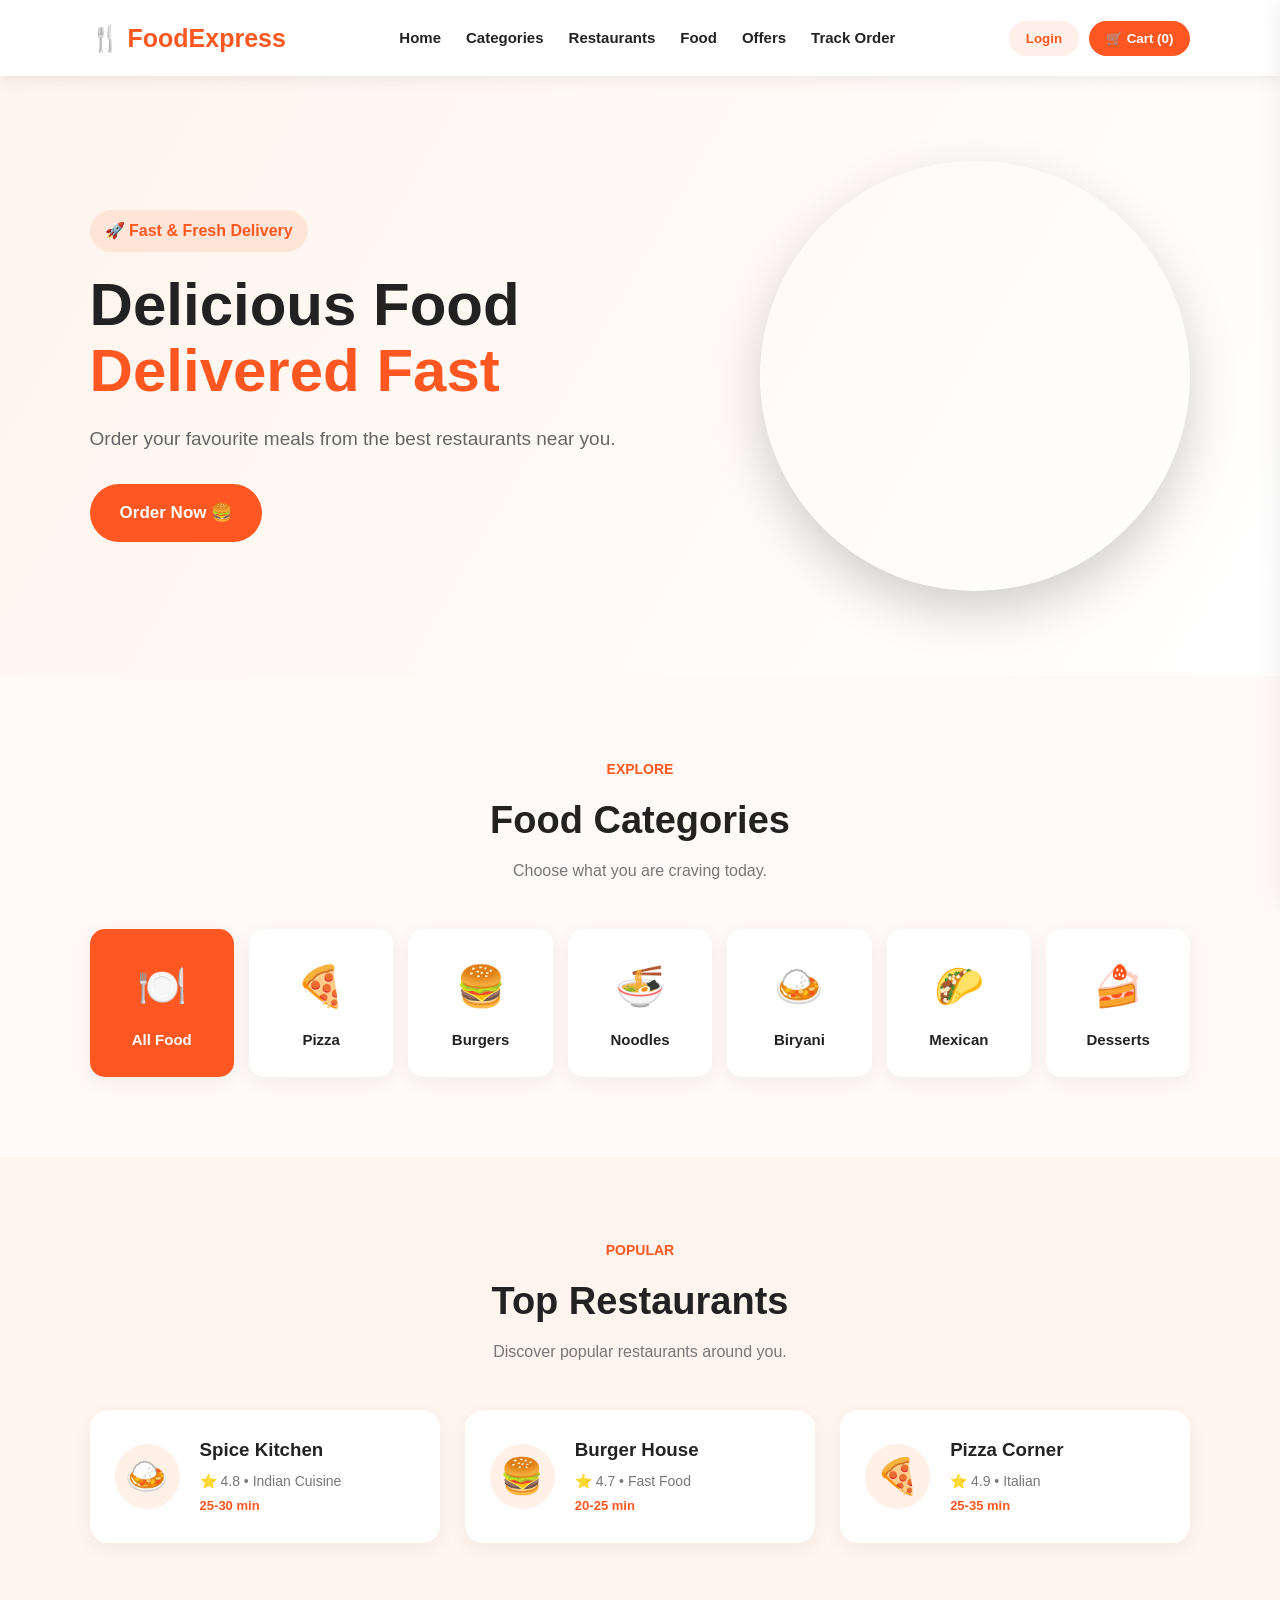
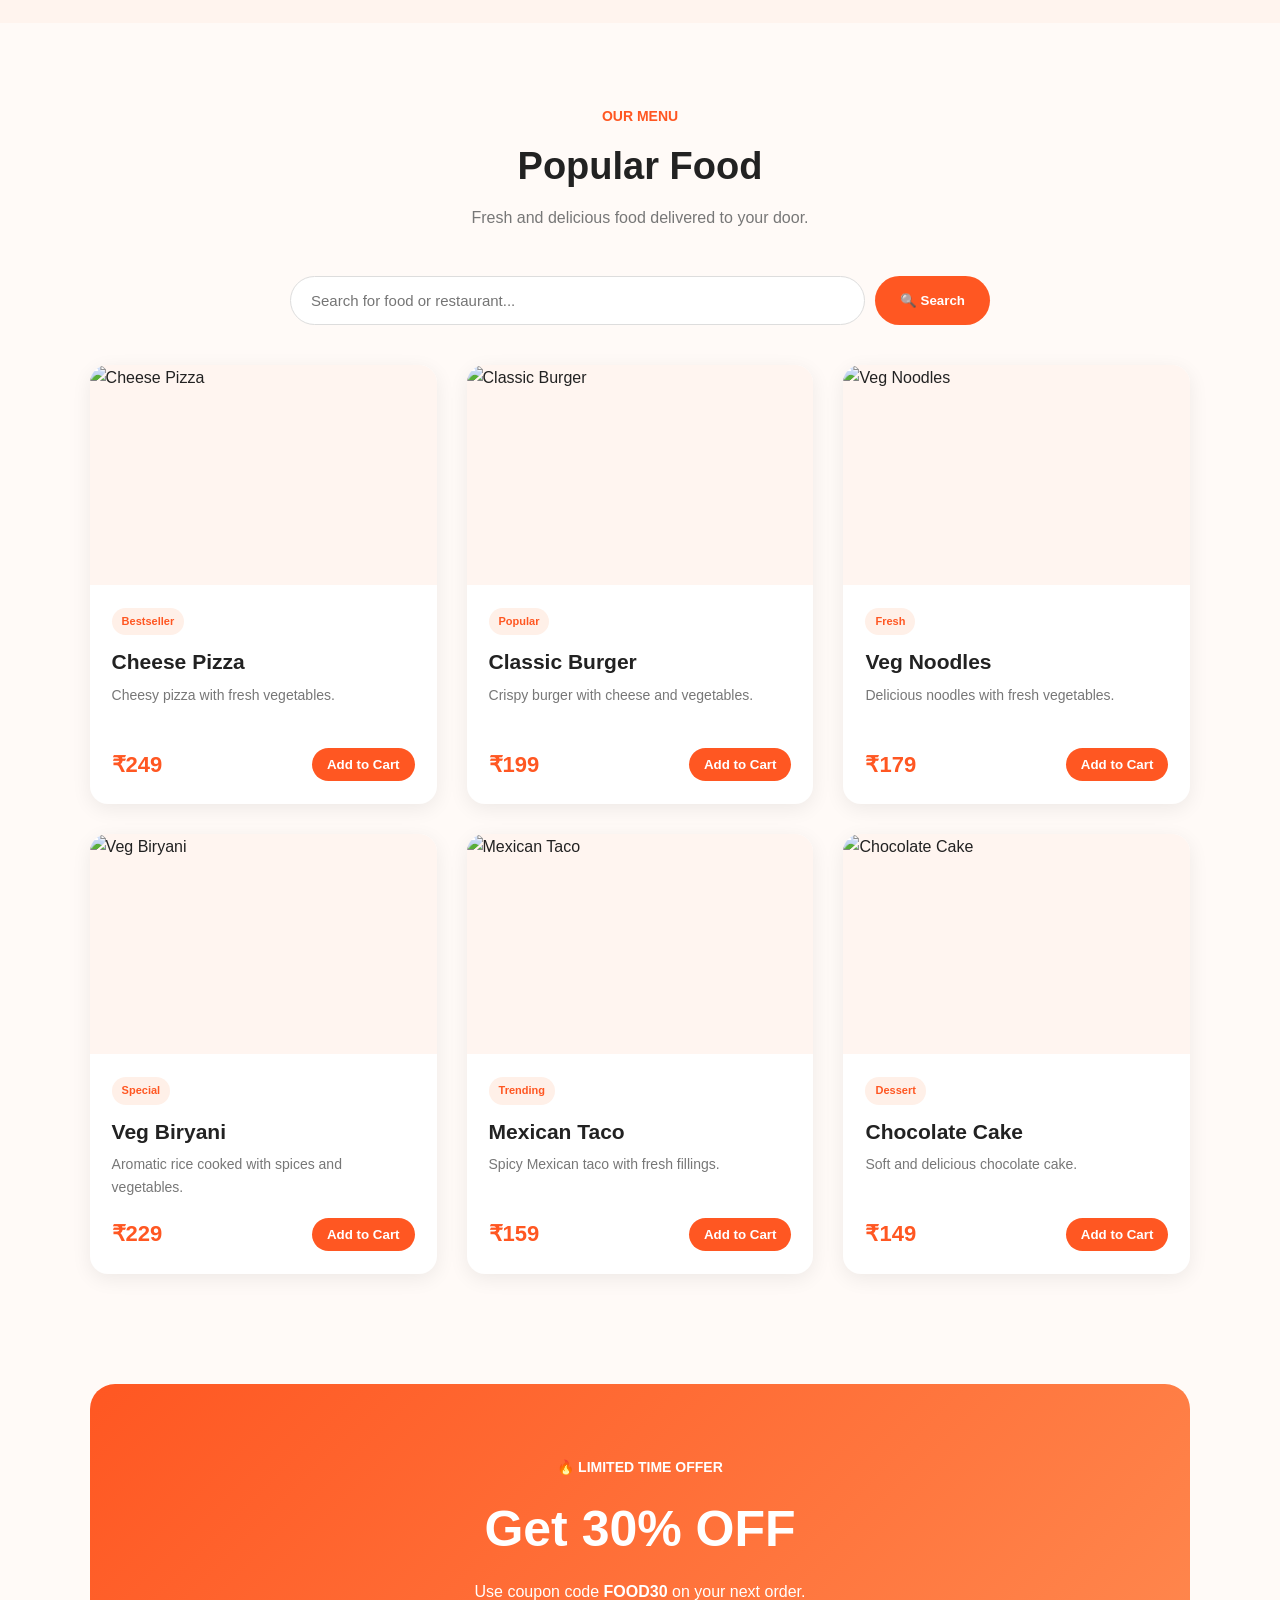
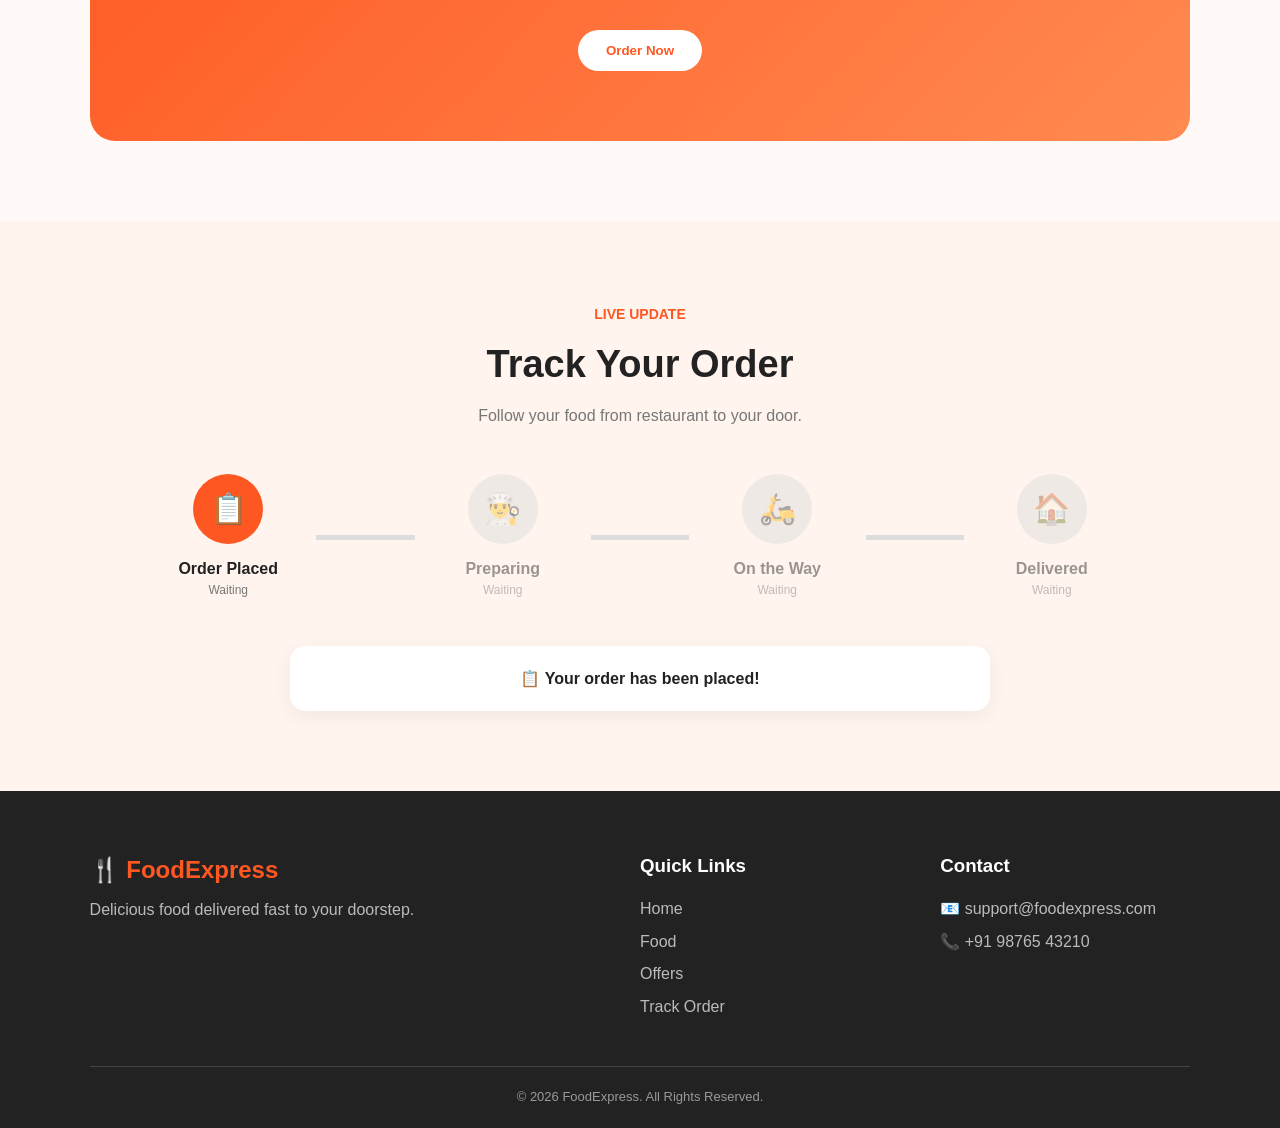
==== index.html @ 12ac6438 "Initial FoodExpress project" ====
<!DOCTYPE html>
<html lang="en">

<head>

    <meta charset="UTF-8">

    <meta name="viewport"
          content="width=device-width, initial-scale=1.0">

    <title>FoodExpress - Online Food Delivery</title>

    <link rel="stylesheet" href="style.css">

</head>

<body>


<!-- =====================================================
     NAVIGATION BAR
===================================================== -->

<header class="navbar">

    <div class="logo">
        🍴 FoodExpress
    </div>

    <nav class="nav-links">

        <a href="#home">Home</a>

        <a href="#categories">Categories</a>

        <a href="#restaurants">Restaurants</a>

        <a href="#products">Food</a>

        <a href="#offers">Offers</a>

        <a href="#tracking">Track Order</a>

    </nav>

    <div class="nav-actions">

        <button class="login-btn">
            Login
        </button>

        <button class="cart-btn">
            🛒 Cart (0)
        </button>

    </div>

</header>


<!-- =====================================================
     HERO SECTION
===================================================== -->

<section class="hero" id="home">

    <div class="hero-content">

        <span class="hero-tag">
            🚀 Fast & Fresh Delivery
        </span>

        <h1>
            Delicious Food
            <span>Delivered Fast</span>
        </h1>

        <p>
            Order your favourite meals from the best
            restaurants near you.
        </p>

        <a href="#products"
           class="hero-button">
            Order Now 🍔
        </a>

    </div>


    <div class="hero-image">

        <div class="hero-food">

            <img
                src="https://images.unsplash.com/photo-1565299507177-b0ac66763828?auto=format&fit=crop&w=900&q=80"
                alt="Delicious food">

        </div>

    </div>

</section>


<!-- =====================================================
     FOOD CATEGORIES
===================================================== -->

<section class="section"
         id="categories">

    <div class="section-title">

        <span>Explore</span>

        <h2>
            Food Categories
        </h2>

        <p>
            Choose what you are craving today.
        </p>

    </div>


    <div class="category-grid">


        <div class="category-card selected"
             data-category="all">

            <div class="category-icon">
                🍽️
            </div>

            <h3>
                All Food
            </h3>

        </div>


        <div class="category-card"
             data-category="pizza">

            <div class="category-icon">
                🍕
            </div>

            <h3>
                Pizza
            </h3>

        </div>


        <div class="category-card"
             data-category="burger">

            <div class="category-icon">
                🍔
            </div>

            <h3>
                Burgers
            </h3>

        </div>


        <div class="category-card"
             data-category="noodles">

            <div class="category-icon">
                🍜
            </div>

            <h3>
                Noodles
            </h3>

        </div>


        <div class="category-card"
             data-category="biryani">

            <div class="category-icon">
                🍛
            </div>

            <h3>
                Biryani
            </h3>

        </div>


        <div class="category-card"
             data-category="mexican">

            <div class="category-icon">
                🌮
            </div>

            <h3>
                Mexican
            </h3>

        </div>


        <div class="category-card"
             data-category="dessert">

            <div class="category-icon">
                🍰
            </div>

            <h3>
                Desserts
            </h3>

        </div>


    </div>

</section>


<!-- =====================================================
     RESTAURANTS
===================================================== -->

<section class="section restaurants-section"
         id="restaurants">

    <div class="section-title">

        <span>Popular</span>

        <h2>
            Top Restaurants
        </h2>

        <p>
            Discover popular restaurants around you.
        </p>

    </div>


    <div class="restaurant-grid">


        <div class="restaurant-card">

            <div class="restaurant-icon">
                🍛
            </div>

            <div>

                <h3>
                    Spice Kitchen
                </h3>

                <p>
                    ⭐ 4.8 • Indian Cuisine
                </p>

                <span>
                    25-30 min
                </span>

            </div>

        </div>


        <div class="restaurant-card">

            <div class="restaurant-icon">
                🍔
            </div>

            <div>

                <h3>
                    Burger House
                </h3>

                <p>
                    ⭐ 4.7 • Fast Food
                </p>

                <span>
                    20-25 min
                </span>

            </div>

        </div>


        <div class="restaurant-card">

            <div class="restaurant-icon">
                🍕
            </div>

            <div>

                <h3>
                    Pizza Corner
                </h3>

                <p>
                    ⭐ 4.9 • Italian
                </p>

                <span>
                    25-35 min
                </span>

            </div>

        </div>


    </div>

</section>


<!-- =====================================================
     FOOD SECTION
===================================================== -->

<section class="section"
         id="products">


    <div class="section-title">

        <span>Our Menu</span>

        <h2>
            Popular Food
        </h2>

        <p>
            Fresh and delicious food delivered to your door.
        </p>

    </div>


    <!-- SEARCH -->

    <div class="search-container">

        <input
            type="text"
            id="searchInput"
            placeholder="Search for food or restaurant...">

        <button id="searchButton">
            🔍 Search
        </button>

    </div>


    <!-- =================================================
         FOOD CARDS
    ================================================= -->


    <div class="product-grid">


        <!-- PIZZA -->

        <div class="product-card"
             data-category="pizza">

            <div class="food-image">

                <img
                    src="https://images.unsplash.com/photo-1565299624946-b28f40a0ae38?auto=format&fit=crop&w=800&q=80"
                    alt="Cheese Pizza">

            </div>


            <div class="product-content">

                <span class="food-tag">
                    Bestseller
                </span>

                <h3>
                    Cheese Pizza
                </h3>

                <p>
                    Cheesy pizza with fresh vegetables.
                </p>


                <div class="product-bottom">

                    <strong>
                        ₹249
                    </strong>

                    <button class="add-cart">
                        Add to Cart
                    </button>

                </div>

            </div>

        </div>


        <!-- BURGER -->

        <div class="product-card"
             data-category="burger">

            <div class="food-image">

                <img
                    src="https://images.unsplash.com/photo-1568901346375-23c9450c58cd?auto=format&fit=crop&w=800&q=80"
                    alt="Classic Burger">

            </div>


            <div class="product-content">

                <span class="food-tag">
                    Popular
                </span>

                <h3>
                    Classic Burger
                </h3>

                <p>
                    Crispy burger with cheese and vegetables.
                </p>


                <div class="product-bottom">

                    <strong>
                        ₹199
                    </strong>

                    <button class="add-cart">
                        Add to Cart
                    </button>

                </div>

            </div>

        </div>


        <!-- NOODLES -->

        <div class="product-card"
             data-category="noodles">

            <div class="food-image">

                <img
                    src="https://images.unsplash.com/photo-1552611052-33e04de081de?auto=format&fit=crop&w=800&q=80"
                    alt="Veg Noodles">

            </div>


            <div class="product-content">

                <span class="food-tag">
                    Fresh
                </span>

                <h3>
                    Veg Noodles
                </h3>

                <p>
                    Delicious noodles with fresh vegetables.
                </p>


                <div class="product-bottom">

                    <strong>
                        ₹179
                    </strong>

                    <button class="add-cart">
                        Add to Cart
                    </button>

                </div>

            </div>

        </div>


        <!-- BIRYANI -->

        <div class="product-card"
             data-category="biryani">

            <div class="food-image">

                <img
                  src="https://cdn.shopify.com/s/files/1/0782/6161/6962/files/Untitled_design_95_480x480.jpg?v=1730966922" 
                  alt="Veg Biryani">
            </div>


            <div class="product-content">

                <span class="food-tag">
                    Special
                </span>

                <h3>
                    Veg Biryani
                </h3>

                <p>
                    Aromatic rice cooked with spices and vegetables.
                </p>


                <div class="product-bottom">

                    <strong>
                        ₹229
                    </strong>

                    <button class="add-cart">
                        Add to Cart
                    </button>

                </div>

            </div>

        </div>


        <!-- MEXICAN TACO -->

        <div class="product-card"
             data-category="mexican">

            <div class="food-image">

                <img
                    src="https://images.unsplash.com/photo-1552332386-f8dd00dc2f85?auto=format&fit=crop&w=800&q=80"
                    alt="Mexican Taco">

            </div>


            <div class="product-content">

                <span class="food-tag">
                    Trending
                </span>

                <h3>
                    Mexican Taco
                </h3>

                <p>
                    Spicy Mexican taco with fresh fillings.
                </p>


                <div class="product-bottom">

                    <strong>
                        ₹159
                    </strong>

                    <button class="add-cart">
                        Add to Cart
                    </button>

                </div>

            </div>

        </div>


        <!-- CHOCOLATE CAKE -->

        <div class="product-card"
             data-category="dessert">

            <div class="food-image">

                <img
                    src="https://images.unsplash.com/photo-1578985545062-69928b1d9587?auto=format&fit=crop&w=800&q=80"
                    alt="Chocolate Cake">

            </div>


            <div class="product-content">

                <span class="food-tag">
                    Dessert
                </span>

                <h3>
                    Chocolate Cake
                </h3>

                <p>
                    Soft and delicious chocolate cake.
                </p>


                <div class="product-bottom">

                    <strong>
                        ₹149
                    </strong>

                    <button class="add-cart">
                        Add to Cart
                    </button>

                </div>

            </div>

        </div>


    </div>

</section>


<!-- =====================================================
     OFFER SECTION
===================================================== -->

<section class="offer-section"
         id="offers">

    <div class="offer-content">

        <span>
            🔥 LIMITED TIME OFFER
        </span>

        <h2>
            Get 30% OFF
        </h2>

        <p>
            Use coupon code
            <strong>FOOD30</strong>
            on your next order.
        </p>

        <button class="offer-button">
            Order Now
        </button>

    </div>

</section>


<!-- =====================================================
     ORDER TRACKING
===================================================== -->

<section class="section tracking-section"
         id="tracking">

    <div class="section-title">

        <span>
            Live Update
        </span>

        <h2>
            Track Your Order
        </h2>

        <p>
            Follow your food from restaurant to your door.
        </p>

    </div>


    <div class="tracking-container">


        <!-- STEP 1 -->

        <div class="tracking-step active"
             id="step1">

            <div class="tracking-icon">
                📋
            </div>

            <h3>
                Order Placed
            </h3>

            <p id="time1">
                Waiting
            </p>

        </div>


        <div class="tracking-line"
             id="line1">
        </div>


        <!-- STEP 2 -->

        <div class="tracking-step"
             id="step2">

            <div class="tracking-icon">
                👨‍🍳
            </div>

            <h3>
                Preparing
            </h3>

            <p id="time2">
                Waiting
            </p>

        </div>


        <div class="tracking-line"
             id="line2">
        </div>


        <!-- STEP 3 -->

        <div class="tracking-step"
             id="step3">

            <div class="tracking-icon">
                🛵
            </div>

            <h3>
                On the Way
            </h3>

            <p id="time3">
                Waiting
            </p>

        </div>


        <div class="tracking-line"
             id="line3">
        </div>


        <!-- STEP 4 -->

        <div class="tracking-step"
             id="step4">

            <div class="tracking-icon">
                🏠
            </div>

            <h3>
                Delivered
            </h3>

            <p id="time4">
                Waiting
            </p>

        </div>


    </div>


    <div class="tracking-message"
         id="trackingMessage">

        📋 Your order has been placed!

    </div>

</section>


<!-- =====================================================
     FOOTER
===================================================== -->

<footer class="footer">


    <div class="footer-content">


        <div>

            <h2>
                🍴 FoodExpress
            </h2>

            <p>
                Delicious food delivered fast to your doorstep.
            </p>

        </div>


        <div>

            <h3>
                Quick Links
            </h3>

            <a href="#home">
                Home
            </a>

            <a href="#products">
                Food
            </a>

            <a href="#offers">
                Offers
            </a>

            <a href="#tracking">
                Track Order
            </a>

        </div>


        <div>

            <h3>
                Contact
            </h3>

            <p>
                📧 support@foodexpress.com
            </p>

            <p>
                📞 +91 98765 43210
            </p>

        </div>


    </div>


    <div class="footer-bottom">

        © 2026 FoodExpress.
        All Rights Reserved.

    </div>

</footer>


<!-- =====================================================
     LOGIN POPUP
===================================================== -->

<div class="login-overlay">


    <div class="login-box">


        <button class="close-login">
            ✕
        </button>


        <h2>
            Welcome Back 👋
        </h2>

        <p>
            Login to your FoodExpress account.
        </p>


        <form id="loginForm">


            <input
                type="email"
                id="email"
                placeholder="Email address"
                required>


            <input
                type="password"
                id="password"
                placeholder="Password"
                required>


            <button
                type="submit"
                class="form-button">

                Login

            </button>


        </form>


        <p class="form-switch">

            Don't have an account?

            <a href="#"
               class="signup-link">

                Sign Up

            </a>

        </p>


    </div>

</div>


<!-- =====================================================
     SIGN UP POPUP
===================================================== -->

<div class="signup-overlay">


    <div class="signup-box">


        <button class="close-signup">
            ✕
        </button>


        <h2>
            Create Account 📝
        </h2>

        <p>
            Join FoodExpress today.
        </p>


        <form id="signupForm">


            <input
                type="text"
                id="signupName"
                placeholder="Full name"
                required>


            <input
                type="email"
                id="signupEmail"
                placeholder="Email address"
                required>


            <input
                type="password"
                id="signupPassword"
                placeholder="Password"
                required>


            <input
                type="password"
                id="confirmPassword"
                placeholder="Confirm password"
                required>


            <button
                type="submit"
                class="form-button">

                Create Account

            </button>


        </form>


        <p class="form-switch">

            Already have an account?

            <a href="#"
               class="back-to-login">

                Login

            </a>

        </p>


    </div>

</div>


<!-- =====================================================
     CART OVERLAY
===================================================== -->

<div class="cart-overlay">
</div>


<!-- =====================================================
     CART PANEL
===================================================== -->

<div class="cart-panel">


    <div class="cart-header">

        <h2>
            🛒 Your Cart
        </h2>


        <button class="close-cart">
            ✕
        </button>

    </div>


    <div class="cart-items">
    </div>


    <div class="cart-footer">


        <div class="cart-total">

            <span>
                Total:
            </span>

            <strong>
                ₹0
            </strong>

        </div>


        <button class="checkout-btn">

            Proceed to Checkout

        </button>


    </div>

</div>


<!-- =====================================================
     CHECKOUT POPUP
===================================================== -->

<div class="checkout-overlay">


    <div class="checkout-box">


        <button class="close-checkout">
            ✕
        </button>


        <h2>
            Checkout 💳
        </h2>


        <div class="checkout-items">
        </div>


        <div class="checkout-total">

            <span>
                Total:
            </span>

            <strong>
                ₹0
            </strong>

        </div>


        <form id="checkoutForm">


            <input
                type="text"
                id="customerName"
                placeholder="Full Name"
                required>


            <input
                type="tel"
                id="customerPhone"
                placeholder="Phone Number"
                required>


            <input
                type="text"
                id="city"
                placeholder="City / Address"
                required>


            <h3>
                Payment Method
            </h3>


            <label class="payment-option">

                <input
                    type="radio"
                    name="payment"
                    value="Cash on Delivery"
                    checked>

                Cash on Delivery

            </label>


            <label class="payment-option">

                <input
                    type="radio"
                    name="payment"
                    value="UPI">

                UPI

            </label>


            <label class="payment-option">

                <input
                    type="radio"
                    name="payment"
                    value="Card">

                Credit / Debit Card

            </label>


            <button
                type="submit"
                class="place-order-btn">

                Place Order 🚀

            </button>


        </form>


    </div>

</div>


<!-- =====================================================
     JAVASCRIPT
===================================================== -->

<script src="script.js"></script>


</body>

</html>
---- style.css ----
/* =====================================================
   GENERAL
===================================================== */

* {
    margin: 0;
    padding: 0;
    box-sizing: border-box;
}

html {
    scroll-behavior: smooth;
}

body {
    font-family: Arial, Helvetica, sans-serif;
    background: #fffaf7;
    color: #222;
    line-height: 1.6;
}

button,
input {
    font-family: inherit;
}

button {
    cursor: pointer;
}

a {
    text-decoration: none;
    color: inherit;
}


/* =====================================================
   NAVBAR
===================================================== */

.navbar {
    width: 100%;
    padding: 18px 7%;
    background: white;

    display: flex;
    align-items: center;
    justify-content: space-between;

    position: sticky;
    top: 0;
    z-index: 1000;

    box-shadow: 0 3px 15px rgba(0, 0, 0, 0.08);
}

.logo {
    font-size: 25px;
    font-weight: bold;
    color: #ff5722;
}

.nav-links {
    display: flex;
    gap: 25px;
}

.nav-links a {
    font-size: 15px;
    font-weight: 600;
    transition: 0.3s;
}

.nav-links a:hover {
    color: #ff5722;
}

.nav-actions {
    display: flex;
    gap: 10px;
}

.login-btn,
.cart-btn {
    border: none;
    padding: 10px 17px;
    border-radius: 25px;
    font-weight: bold;
    transition: 0.3s;
}

.login-btn {
    background: #fff0ea;
    color: #ff5722;
}

.cart-btn {
    background: #ff5722;
    color: white;
}

.login-btn:hover,
.cart-btn:hover {
    transform: translateY(-2px);
}


/* =====================================================
   HERO
===================================================== */

.hero {
    min-height: 600px;
    padding: 70px 7%;

    display: flex;
    align-items: center;
    justify-content: space-between;

    gap: 50px;

    background:
        linear-gradient(
            120deg,
            #fff4ed,
            #ffffff
        );
}

.hero-content {
    max-width: 600px;
}

.hero-tag {
    display: inline-block;

    background: #ffe5d8;
    color: #ff5722;

    padding: 8px 15px;
    border-radius: 25px;

    font-weight: bold;
    margin-bottom: 20px;
}

.hero h1 {
    font-size: 60px;
    line-height: 1.1;
    margin-bottom: 20px;
}

.hero h1 span {
    display: block;
    color: #ff5722;
}

.hero p {
    font-size: 19px;
    color: #666;
    margin-bottom: 30px;
}

.hero-button {
    display: inline-block;

    background: #ff5722;
    color: white;

    padding: 15px 30px;
    border-radius: 30px;

    font-weight: bold;
    font-size: 17px;

    animation: buttonPulse 2s infinite;

    transition: 0.3s;
}

.hero-button:hover {
    transform: scale(1.05);
    background: #e64a19;
}

.hero-image {
    display: flex;
    justify-content: center;
    align-items: center;
}

.hero-food {
    width: 430px;
    height: 430px;

    border-radius: 50%;
    overflow: hidden;

    box-shadow:
        0 20px 50px rgba(0, 0, 0, 0.18);

    animation:
        floatingFood 3s ease-in-out infinite;
}

.hero-food img {
    width: 100%;
    height: 100%;

    object-fit: cover;
}


/* =====================================================
   HERO ANIMATIONS
===================================================== */

@keyframes floatingFood {

    0% {
        transform: translateY(0);
    }

    50% {
        transform: translateY(-18px);
    }

    100% {
        transform: translateY(0);
    }

}

@keyframes buttonPulse {

    0% {
        box-shadow: 0 0 0 0 rgba(255, 87, 34, 0.4);
    }

    70% {
        box-shadow: 0 0 0 15px rgba(255, 87, 34, 0);
    }

    100% {
        box-shadow: 0 0 0 0 rgba(255, 87, 34, 0);
    }

}


/* =====================================================
   COMMON SECTION
===================================================== */

.section {
    padding: 80px 7%;
}

.section-title {
    text-align: center;
    margin-bottom: 45px;
}

.section-title span {
    color: #ff5722;
    font-weight: bold;
    text-transform: uppercase;
    font-size: 14px;
}

.section-title h2 {
    font-size: 38px;
    margin: 8px 0;
}

.section-title p {
    color: #777;
}


/* =====================================================
   CATEGORIES
===================================================== */

.category-grid {
    display: grid;

    grid-template-columns:
        repeat(7, 1fr);

    gap: 15px;
}

.category-card {
    background: white;

    border-radius: 15px;

    padding: 25px 10px;

    text-align: center;

    box-shadow:
        0 5px 20px rgba(0, 0, 0, 0.06);

    transition: 0.3s;

    cursor: pointer;
}

.category-card:hover {
    transform: translateY(-8px);
}

.category-card.selected {
    background: #ff5722;
    color: white;
}

.category-icon {
    font-size: 40px;
    margin-bottom: 10px;
}

.category-card h3 {
    font-size: 15px;
}


/* =====================================================
   RESTAURANTS
===================================================== */

.restaurants-section {
    background: #fff4ee;
}

.restaurant-grid {
    display: grid;

    grid-template-columns:
        repeat(3, 1fr);

    gap: 25px;
}

.restaurant-card {
    background: white;

    padding: 25px;

    border-radius: 18px;

    display: flex;
    align-items: center;

    gap: 20px;

    transition: 0.3s;

    box-shadow:
        0 5px 20px rgba(0, 0, 0, 0.05);
}

.restaurant-card:hover {
    transform: translateY(-7px);

    box-shadow:
        0 15px 30px rgba(0, 0, 0, 0.10);
}

.restaurant-icon {
    width: 65px;
    height: 65px;

    border-radius: 50%;

    display: flex;
    align-items: center;
    justify-content: center;

    background: #fff0e8;

    font-size: 35px;
}

.restaurant-card h3 {
    margin-bottom: 5px;
}

.restaurant-card p {
    color: #777;
    font-size: 14px;
}

.restaurant-card span {
    color: #ff5722;
    font-size: 13px;
    font-weight: bold;
}


/* =====================================================
   SEARCH
===================================================== */

.search-container {
    max-width: 700px;

    margin: 0 auto 40px;

    display: flex;

    gap: 10px;
}

.search-container input {
    flex: 1;

    padding: 15px 20px;

    border: 1px solid #ddd;

    border-radius: 30px;

    outline: none;

    font-size: 15px;
}

.search-container input:focus {
    border-color: #ff5722;
}

.search-container button {
    padding: 0 25px;

    border: none;

    border-radius: 30px;

    background: #ff5722;
    color: white;

    font-weight: bold;
}


/* =====================================================
   PRODUCTS
===================================================== */

.product-grid {
    display: grid;

    grid-template-columns:
        repeat(3, 1fr);

    gap: 30px;
}

.product-card {
    background: white;

    border-radius: 18px;

    overflow: hidden;

    box-shadow:
        0 5px 20px rgba(0, 0, 0, 0.07);

    transition:
        transform 0.3s,
        box-shadow 0.3s;
}

.product-card:hover {
    transform: translateY(-10px);

    box-shadow:
        0 15px 35px rgba(0, 0, 0, 0.13);
}

.food-image {
    width: 100%;
    height: 220px;

    overflow: hidden;

    background: #fff5f0;
}

.food-image img {
    width: 100%;
    height: 100%;

    object-fit: cover;

    display: block;

    transition:
        transform 0.5s ease;
}

.product-card:hover
.food-image img {
    transform: scale(1.08);
}

.product-content {
    padding: 22px;
}

.food-tag {
    display: inline-block;

    background: #fff0e8;

    color: #ff5722;

    padding: 5px 10px;

    border-radius: 15px;

    font-size: 11px;

    font-weight: bold;

    margin-bottom: 10px;
}

.product-content h3 {
    font-size: 21px;

    margin-bottom: 5px;
}

.product-content p {
    color: #777;

    font-size: 14px;

    min-height: 45px;
}

.product-bottom {
    display: flex;

    align-items: center;
    justify-content: space-between;

    margin-top: 18px;
}

.product-bottom strong {
    font-size: 22px;

    color: #ff5722;
}

.add-cart {
    border: none;

    background: #ff5722;

    color: white;

    padding: 9px 15px;

    border-radius: 20px;

    font-weight: bold;

    transition: 0.3s;
}

.add-cart:hover {
    background: #e64a19;

    transform: scale(1.05);
}

.hide-food {
    display: none !important;
}


/* =====================================================
   OFFER
===================================================== */

.offer-section {
    margin: 30px 7% 80px;

    border-radius: 25px;

    padding: 70px 30px;

    text-align: center;

    color: white;

    background:
        linear-gradient(
            135deg,
            #ff5722,
            #ff8a50
        );

    overflow: hidden;

    animation: offerGlow 3s ease-in-out infinite;
}

.offer-content span {
    font-size: 14px;

    font-weight: bold;
}

.offer-content h2 {
    font-size: 50px;

    margin: 10px 0;
}

.offer-content p {
    margin-bottom: 25px;
}

.offer-button {
    border: none;

    background: white;

    color: #ff5722;

    padding: 13px 28px;

    border-radius: 30px;

    font-weight: bold;

    transition: 0.3s;
}

.offer-button:hover {
    transform: scale(1.08);
}

@keyframes offerGlow {

    0% {
        transform: scale(1);
    }

    50% {
        transform: scale(1.01);
    }

    100% {
        transform: scale(1);
    }

}


/* =====================================================
   ORDER TRACKING
===================================================== */

.tracking-section {
    background: #fff4ee;
}

.tracking-container {
    max-width: 1000px;

    margin: auto;

    display: flex;

    align-items: center;
    justify-content: center;
}

.tracking-step {
    text-align: center;

    width: 180px;

    opacity: 0.45;

    transition: 0.5s;
}

.tracking-step.active,
.tracking-step.completed {
    opacity: 1;
}

.tracking-icon {
    width: 70px;
    height: 70px;

    margin: auto;

    border-radius: 50%;

    display: flex;
    align-items: center;
    justify-content: center;

    background: #ddd;

    font-size: 30px;

    transition: 0.5s;
}

.tracking-step.active
.tracking-icon {
    background: #ff5722;

    color: white;

    animation:
        trackingPulse 1.5s infinite;
}

.tracking-step.completed
.tracking-icon {
    background: #4caf50;

    color: white;
}

.tracking-step h3 {
    margin-top: 12px;

    font-size: 16px;
}

.tracking-step p {
    font-size: 12px;

    color: #777;
}

.tracking-line {
    height: 5px;

    width: 100px;

    background: #ddd;

    transition: 0.5s;
}

.tracking-line.completed {
    background: #4caf50;
}

.tracking-message {
    max-width: 700px;

    margin: 45px auto 0;

    padding: 20px;

    text-align: center;

    background: white;

    border-radius: 15px;

    font-weight: bold;

    box-shadow:
        0 5px 20px rgba(0, 0, 0, 0.06);
}

@keyframes trackingPulse {

    0% {
        box-shadow:
            0 0 0 0 rgba(255, 87, 34, 0.4);
    }

    70% {
        box-shadow:
            0 0 0 15px rgba(255, 87, 34, 0);
    }

    100% {
        box-shadow:
            0 0 0 0 rgba(255, 87, 34, 0);
    }

}


/* =====================================================
   FOOTER
===================================================== */

.footer {
    background: #222;

    color: white;

    padding: 60px 7% 20px;
}

.footer-content {
    display: grid;

    grid-template-columns:
        2fr 1fr 1fr;

    gap: 50px;

    margin-bottom: 40px;
}

.footer h2 {
    color: #ff5722;
}

.footer h3 {
    margin-bottom: 15px;
}

.footer p {
    color: #bbb;

    margin: 7px 0;
}

.footer a {
    display: block;

    color: #bbb;

    margin: 7px 0;

    transition: 0.3s;
}

.footer a:hover {
    color: #ff5722;
}

.footer-bottom {
    border-top: 1px solid #444;

    padding-top: 20px;

    text-align: center;

    color: #999;

    font-size: 13px;
}


/* =====================================================
   LOGIN / SIGNUP
===================================================== */

.login-overlay,
.signup-overlay,
.checkout-overlay {
    position: fixed;

    inset: 0;

    background:
        rgba(0, 0, 0, 0.6);

    display: flex;

    align-items: center;
    justify-content: center;

    z-index: 3000;

    opacity: 0;

    visibility: hidden;

    transition: 0.3s;
}

.login-overlay.active,
.signup-overlay.active,
.checkout-overlay.active {
    opacity: 1;

    visibility: visible;
}

.login-box,
.signup-box,
.checkout-box {
    width: 90%;

    max-width: 430px;

    max-height: 90vh;

    overflow-y: auto;

    background: white;

    padding: 35px;

    border-radius: 20px;

    position: relative;

    transform: translateY(30px);

    transition: 0.3s;
}

.login-overlay.active
.login-box,
.signup-overlay.active
.signup-box,
.checkout-overlay.active
.checkout-box {
    transform: translateY(0);
}

.close-login,
.close-signup,
.close-checkout {
    position: absolute;

    top: 15px;
    right: 15px;

    border: none;

    background: #f5f5f5;

    width: 35px;
    height: 35px;

    border-radius: 50%;

    font-size: 18px;
}

.login-box h2,
.signup-box h2,
.checkout-box h2 {
    margin-bottom: 5px;
}

.login-box > p,
.signup-box > p {
    color: #777;

    margin-bottom: 25px;
}

.login-box form,
.signup-box form,
.checkout-box form {
    display: flex;

    flex-direction: column;

    gap: 15px;
}

.login-box input,
.signup-box input,
.checkout-box input[type="text"],
.checkout-box input[type="tel"] {
    width: 100%;

    padding: 13px 15px;

    border: 1px solid #ddd;

    border-radius: 10px;

    outline: none;
}

.login-box input:focus,
.signup-box input:focus,
.checkout-box input:focus {
    border-color: #ff5722;
}

.form-button,
.place-order-btn {
    border: none;

    background: #ff5722;

    color: white;

    padding: 13px;

    border-radius: 10px;

    font-weight: bold;

    transition: 0.3s;
}

.form-button:hover,
.place-order-btn:hover {
    background: #e64a19;
}

.form-switch {
    text-align: center;

    margin-top: 20px;
}

.form-switch a {
    color: #ff5722;

    font-weight: bold;
}


/* =====================================================
   CART
===================================================== */

.cart-overlay {
    position: fixed;

    inset: 0;

    background:
        rgba(0, 0, 0, 0.5);

    z-index: 1999;

    opacity: 0;

    visibility: hidden;

    transition: 0.3s;
}

.cart-overlay.active {
    opacity: 1;

    visibility: visible;
}

.cart-panel {
    position: fixed;

    top: 0;
    right: -450px;

    width: 430px;

    max-width: 95%;

    height: 100vh;

    background: white;

    z-index: 2000;

    display: flex;

    flex-direction: column;

    transition: 0.4s;

    box-shadow:
        -10px 0 30px rgba(0, 0, 0, 0.15);
}

.cart-panel.active {
    right: 0;
}

.cart-header {
    padding: 22px;

    border-bottom: 1px solid #eee;

    display: flex;

    align-items: center;
    justify-content: space-between;
}

.cart-header h2 {
    color: #ff5722;
}

.close-cart {
    border: none;

    background: #f5f5f5;

    width: 35px;
    height: 35px;

    border-radius: 50%;

    font-size: 18px;
}

.cart-items {
    flex: 1;

    overflow-y: auto;

    padding: 20px;
}

.empty-cart {
    text-align: center;

    color: #777;

    padding: 50px 10px;
}

.cart-item {
    display: flex;

    align-items: center;

    gap: 12px;

    padding: 12px 0;

    border-bottom: 1px solid #eee;
}

.cart-item-image {
    width: 70px;
    height: 70px;

    flex-shrink: 0;

    border-radius: 8px;

    overflow: hidden;

    background: #fff5f0;
}

.cart-item-image img {
    width: 100%;
    height: 100%;

    object-fit: cover;

    border-radius: 8px;
}

.cart-item-info {
    flex: 1;
}

.cart-item-info h4 {
    font-size: 15px;
}

.cart-item-info p {
    color: #777;

    font-size: 12px;
}

.quantity-controls {
    display: flex;

    align-items: center;

    gap: 8px;

    margin: 5px 0;
}

.quantity-controls button {
    width: 25px;
    height: 25px;

    border: none;

    border-radius: 50%;

    background: #ff5722;

    color: white;

    font-weight: bold;
}

.quantity-controls span {
    font-weight: bold;

    min-width: 20px;

    text-align: center;
}

.item-subtotal {
    color: #ff5722;

    font-size: 14px;
}

.remove-item {
    border: none;

    background: none;

    color: #e53935;

    font-size: 16px;
}

.cart-footer {
    padding: 20px;

    border-top: 1px solid #eee;
}

.cart-total {
    display: flex;

    justify-content: space-between;

    font-size: 20px;

    margin-bottom: 15px;
}

.cart-total strong {
    color: #ff5722;
}

.checkout-btn {
    width: 100%;

    padding: 14px;

    border: none;

    border-radius: 10px;

    background: #ff5722;

    color: white;

    font-weight: bold;

    font-size: 16px;
}


/* =====================================================
   CHECKOUT
===================================================== */

.checkout-box {
    max-width: 500px;
}

.checkout-items {
    margin: 20px 0;

    background: #fff8f4;

    border-radius: 10px;

    padding: 12px;
}

.checkout-item {
    display: flex;

    justify-content: space-between;

    gap: 10px;

    padding: 10px 0;

    border-bottom: 1px solid #eee;
}

.checkout-item:last-child {
    border-bottom: none;
}

.checkout-item-name {
    font-weight: bold;
}

.checkout-item-quantity {
    font-size: 12px;

    color: #777;
}

.checkout-item-price {
    color: #ff5722;

    font-weight: bold;
}

.checkout-total {
    display: flex;

    justify-content: space-between;

    font-size: 20px;

    margin-bottom: 20px;
}

.checkout-total strong {
    color: #ff5722;
}

.checkout-box h3 {
    font-size: 15px;

    margin-top: 5px;
}

.payment-option {
    display: flex;

    align-items: center;

    gap: 10px;

    padding: 8px;

    border: 1px solid #eee;

    border-radius: 8px;

    cursor: pointer;
}

.payment-option input {
    width: auto !important;
}


/* =====================================================
   RESPONSIVE DESIGN
===================================================== */

@media (max-width: 1100px) {

    .nav-links {
        gap: 12px;
    }

    .category-grid {
        grid-template-columns:
            repeat(4, 1fr);
    }

    .hero h1 {
        font-size: 48px;
    }

    .hero-food {
        width: 350px;
        height: 350px;
    }

}


@media (max-width: 850px) {

    .navbar {
        flex-wrap: wrap;

        gap: 15px;
    }

    .nav-links {
        order: 3;

        width: 100%;

        justify-content: center;

        flex-wrap: wrap;
    }

    .hero {
        flex-direction: column;

        text-align: center;

        padding-top: 50px;
    }

    .hero-image {
        width: 100%;
    }

    .restaurant-grid {
        grid-template-columns:
            1fr;
    }

    .product-grid {
        grid-template-columns:
            repeat(2, 1fr);
    }

    .footer-content {
        grid-template-columns:
            1fr 1fr;
    }

    .tracking-container {
        flex-direction: column;

        gap: 10px;
    }

    .tracking-line {
        width: 5px;

        height: 50px;
    }

}


@media (max-width: 600px) {

    .navbar {
        padding: 15px 5%;
    }

    .logo {
        font-size: 20px;
    }

    .nav-actions {
        width: 100%;

        justify-content: center;
    }

    .nav-links {
        font-size: 13px;
    }

    .hero {
        padding: 50px 5%;
    }

    .hero h1 {
        font-size: 40px;
    }

    .hero p {
        font-size: 16px;
    }

    .hero-food {
        width: 280px;
        height: 280px;
    }

    .section {
        padding: 60px 5%;
    }

    .section-title h2 {
        font-size: 30px;
    }

    .category-grid {
        grid-template-columns:
            repeat(2, 1fr);
    }

    .product-grid {
        grid-template-columns:
            1fr;
    }

    .search-container {
        flex-direction: column;
    }

    .search-container button {
        padding: 13px;
    }

    .offer-section {
        margin-left: 5%;
        margin-right: 5%;
    }

    .offer-content h2 {
        font-size: 40px;
    }

    .footer {
        padding-left: 5%;
        padding-right: 5%;
    }

    .footer-content {
        grid-template-columns:
            1fr;
    }

    .cart-panel {
        width: 100%;
    }

}
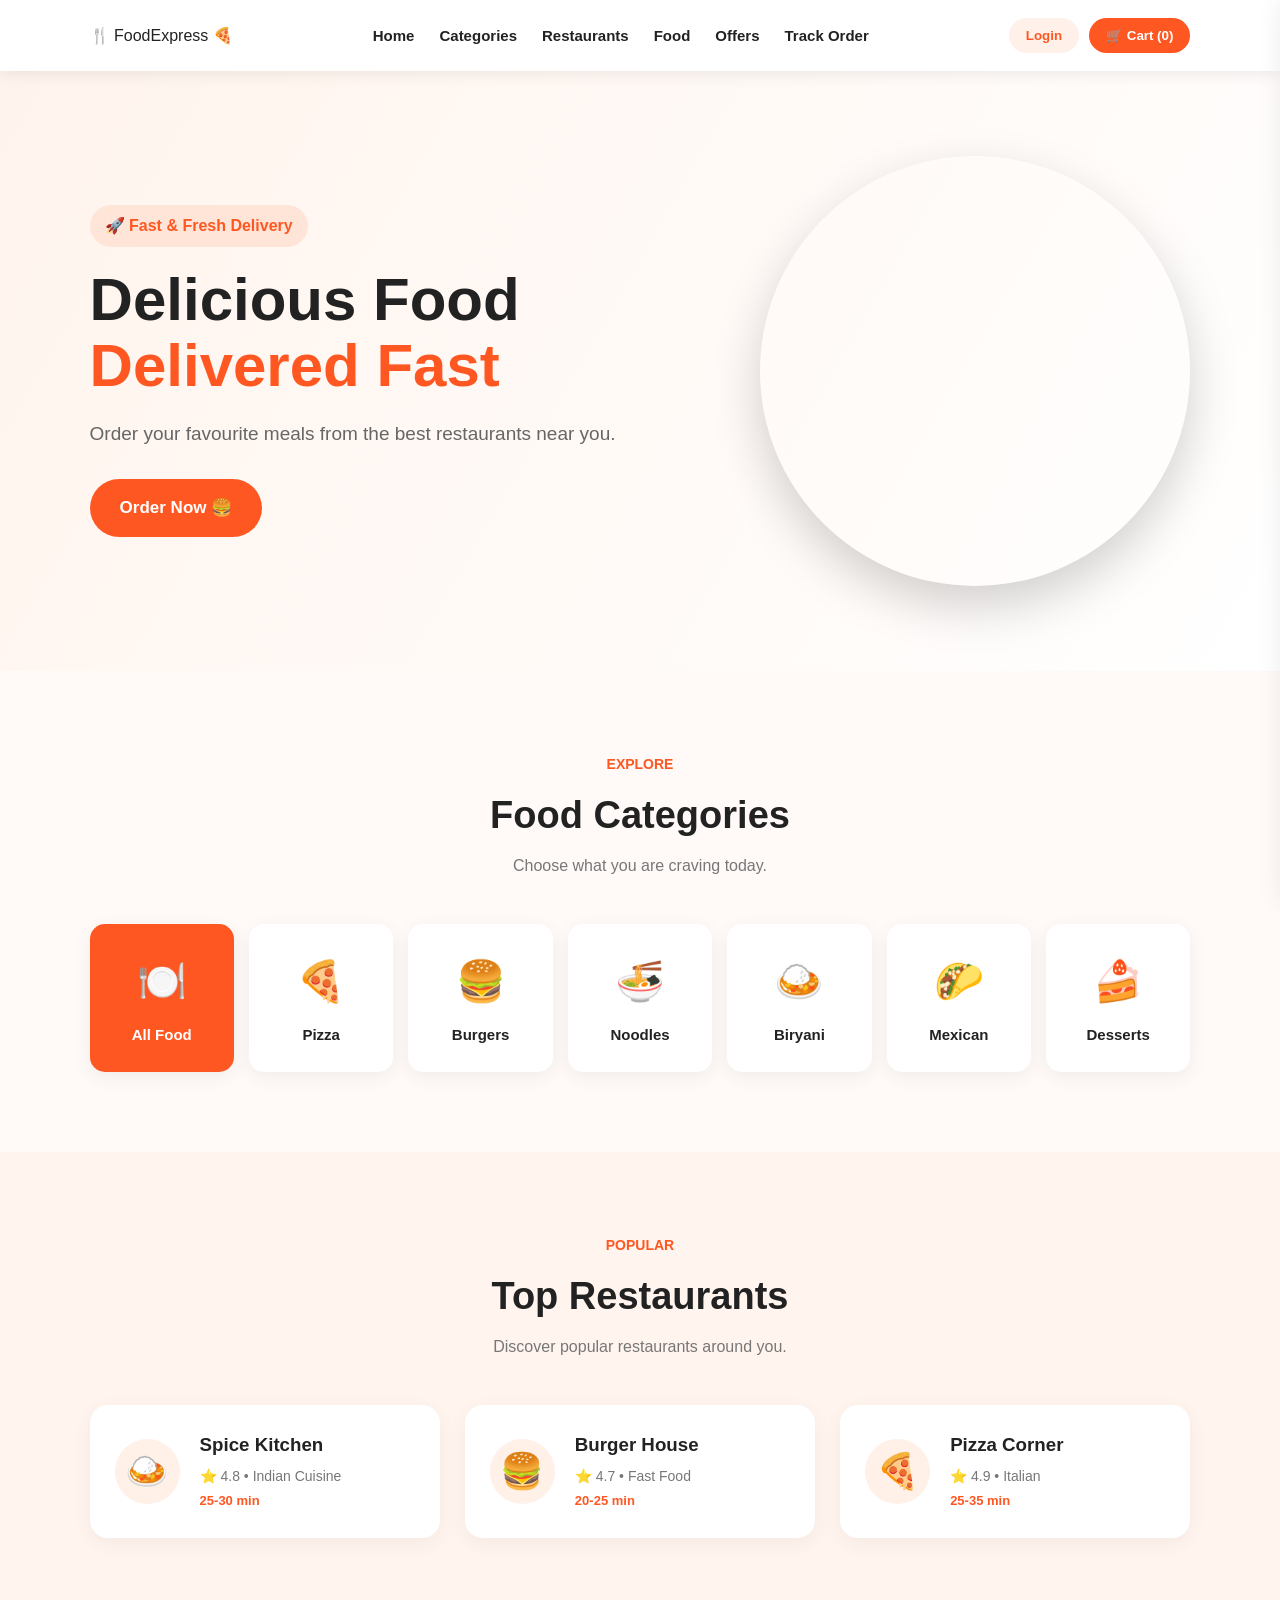
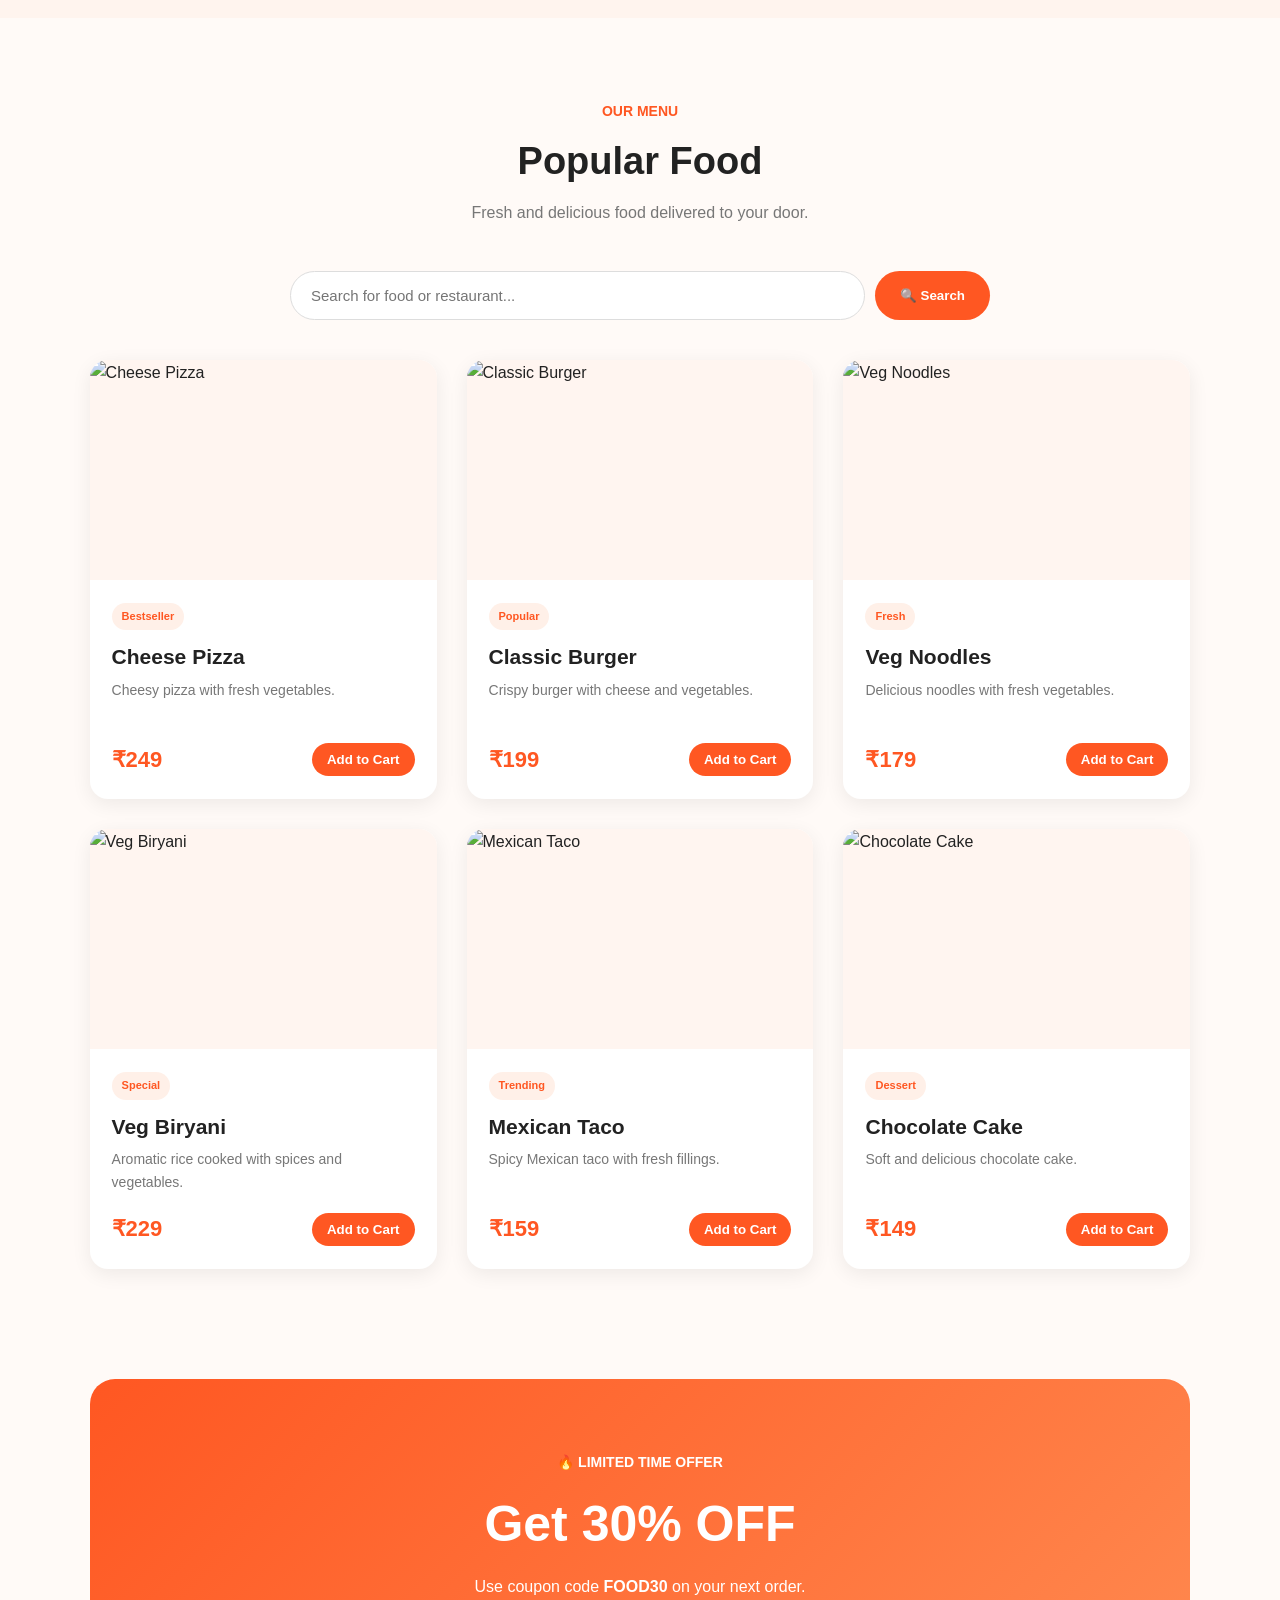
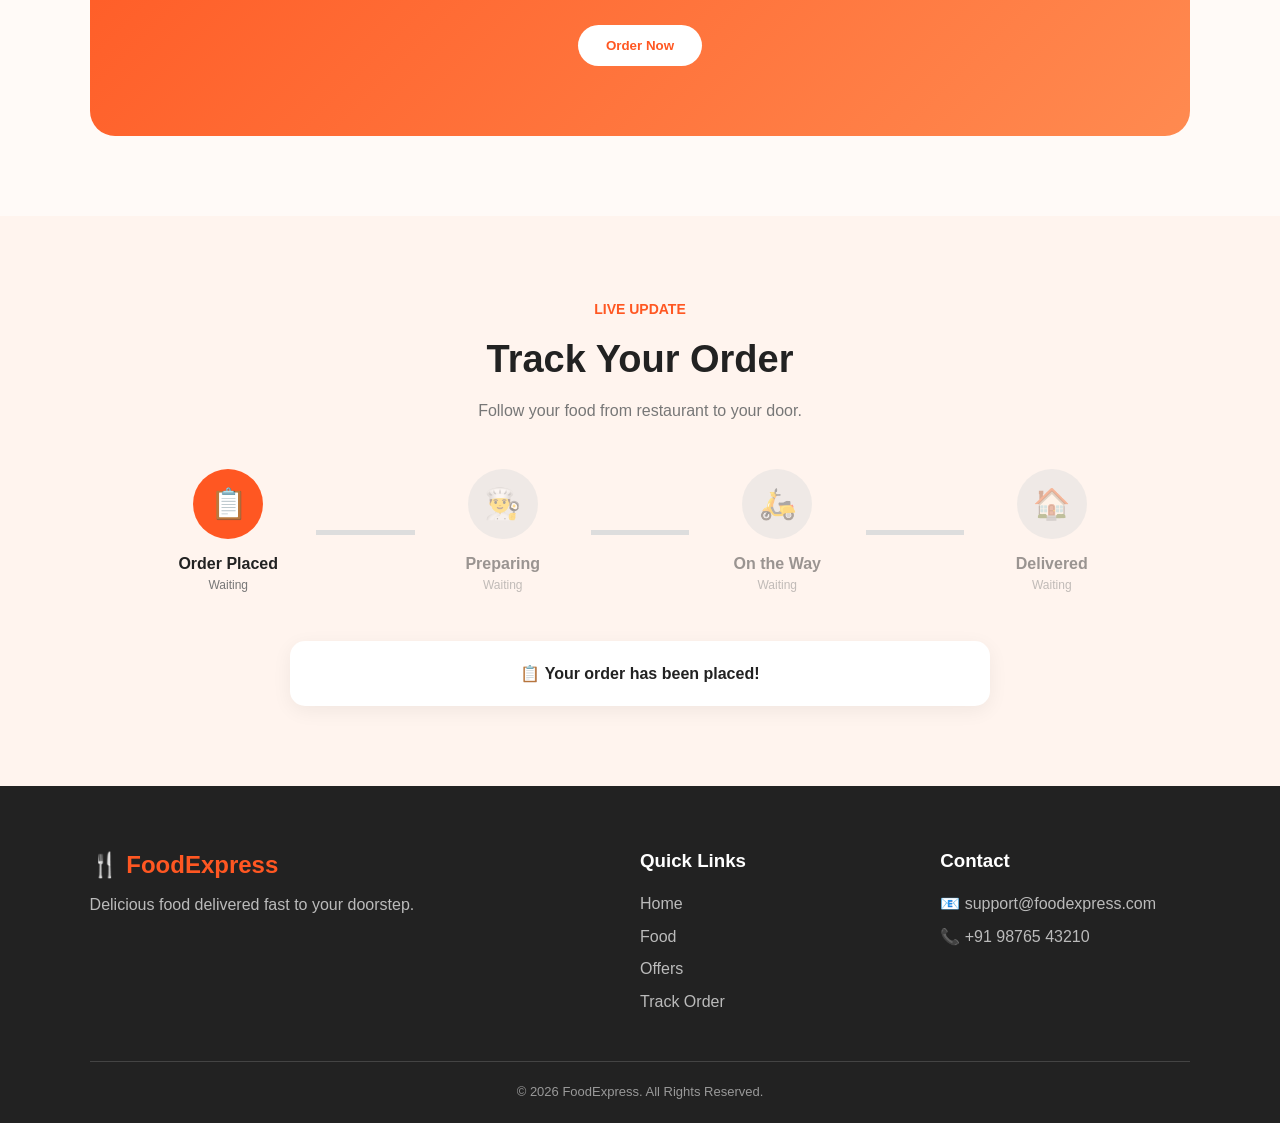
==== commit ba5f1791: "Updated FoodExpress logo" ====
--- a/index.html
+++ b/index.html
@@ -23,9 +23,7 @@
 
 <header class="navbar">
 
-    <div class="logo">
-        🍴 FoodExpress
-    </div>
+    🍴 FoodExpress 🍕
 
     <nav class="nav-links">
 
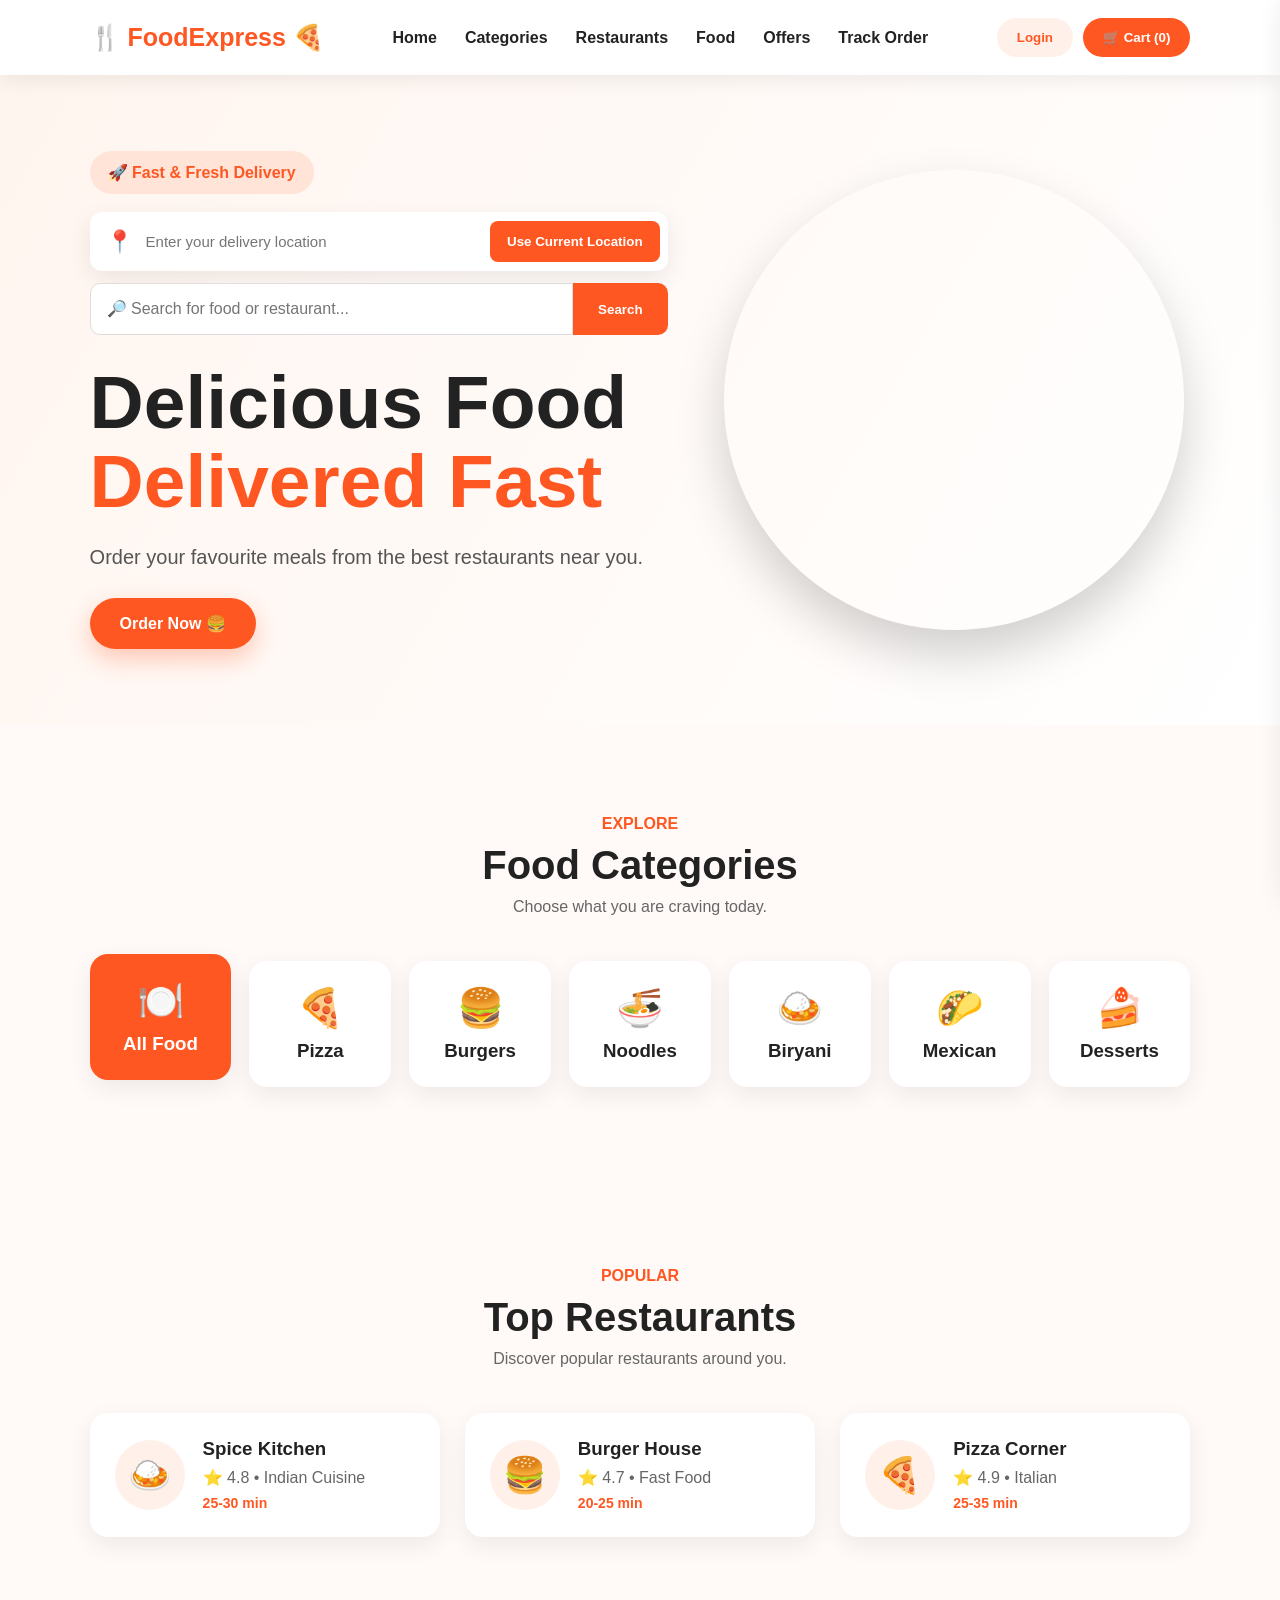
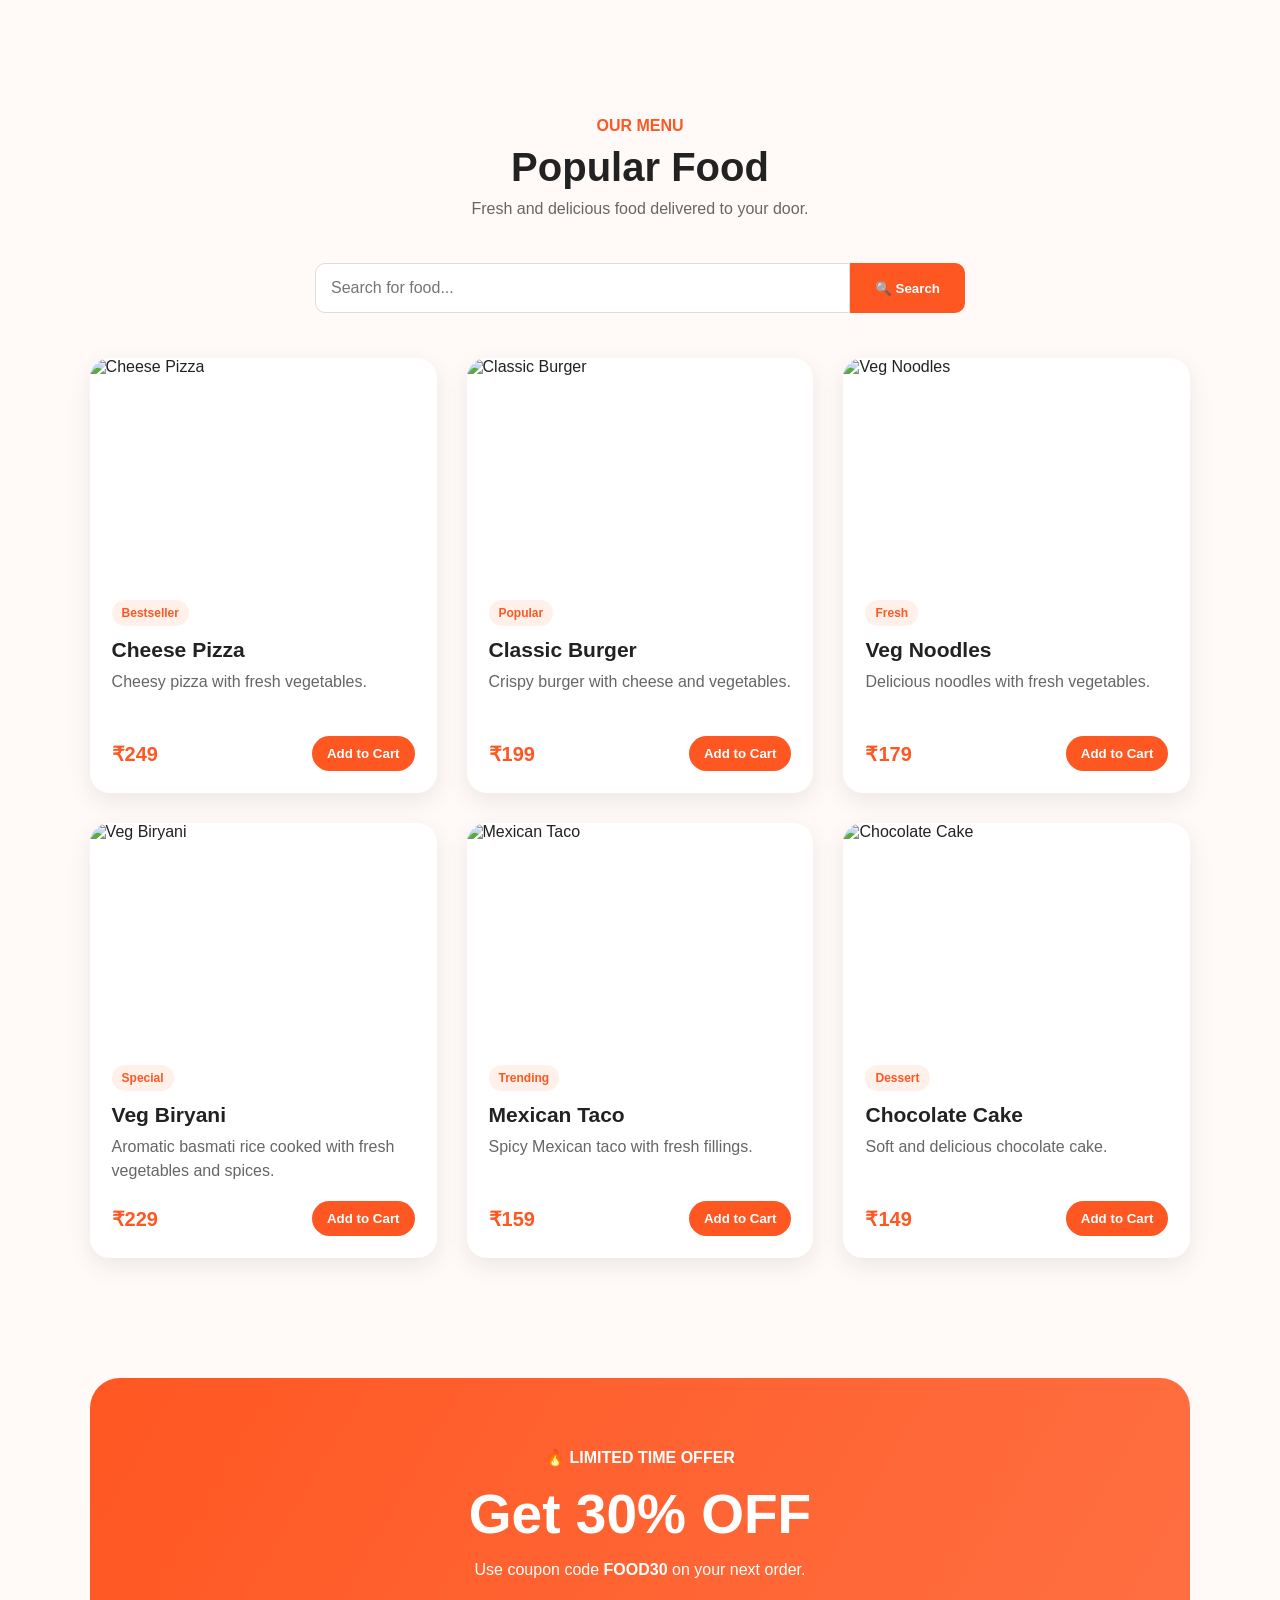
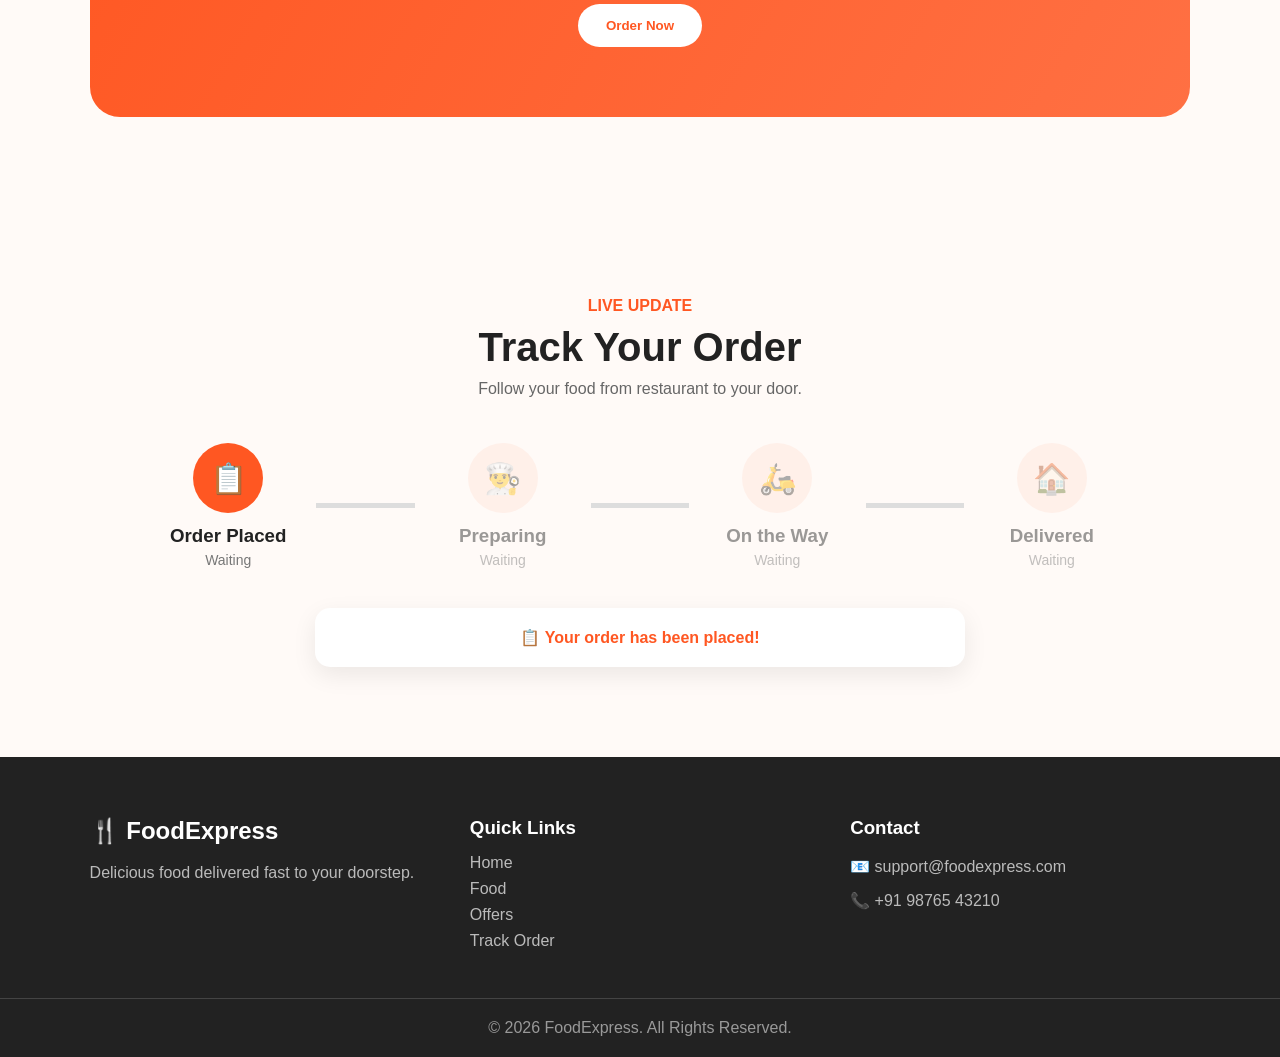
==== commit f78715ba: "Add responsive food delivery grids" ====
--- a/index.html
+++ b/index.html
@@ -2,63 +2,47 @@
 <html lang="en">
 
 <head>
-
     <meta charset="UTF-8">
-
-    <meta name="viewport"
-          content="width=device-width, initial-scale=1.0">
+    <meta name="viewport" content="width=device-width, initial-scale=1.0">
+    <meta name="description" content="Order fresh food from popular local restaurants with FoodExpress.">
+    <meta name="theme-color" content="#ff5722">
 
     <title>FoodExpress - Online Food Delivery</title>
 
     <link rel="stylesheet" href="style.css">
-
 </head>
 
 <body>
 
-
-<!-- =====================================================
-     NAVIGATION BAR
-===================================================== -->
+<!-- ================= NAVBAR ================= -->
 
 <header class="navbar">
 
-    🍴 FoodExpress 🍕
+    <a class="logo" href="#home" aria-label="FoodExpress home">
+        🍴 FoodExpress <span aria-hidden="true">🍕</span>
+    </a>
 
     <nav class="nav-links">
-
         <a href="#home">Home</a>
-
         <a href="#categories">Categories</a>
-
         <a href="#restaurants">Restaurants</a>
-
         <a href="#products">Food</a>
-
         <a href="#offers">Offers</a>
-
         <a href="#tracking">Track Order</a>
-
     </nav>
 
     <div class="nav-actions">
-
-        <button class="login-btn">
-            Login
+        <button type="button" class="login-btn">Login</button>
+
+        <button type="button" class="cart-btn" aria-label="Open cart, 0 items">
+            🛒 Cart (<span id="cartCount" aria-live="polite">0</span>)
         </button>
-
-        <button class="cart-btn">
-            🛒 Cart (0)
-        </button>
-
     </div>
 
 </header>
 
 
-<!-- =====================================================
-     HERO SECTION
-===================================================== -->
+<!-- ================= HERO ================= -->
 
 <section class="hero" id="home">
 
@@ -67,6 +51,45 @@
         <span class="hero-tag">
             🚀 Fast & Fresh Delivery
         </span>
+
+        <!-- LOCATION -->
+
+        <div class="location-box">
+
+            <span>📍</span>
+
+            <input
+                type="text"
+                id="locationInput"
+                placeholder="Enter your delivery location"
+                aria-label="Delivery location"
+                autocomplete="street-address"
+            >
+
+            <button type="button" id="locationButton">
+                Use Current Location
+            </button>
+
+        </div>
+
+
+        <!-- HERO SEARCH -->
+
+        <div class="hero-search">
+
+            <input
+                type="text"
+                id="heroSearchInput"
+                placeholder="🔎 Search for food or restaurant..."
+                aria-label="Search for food or a restaurant"
+            >
+
+            <button type="button" id="heroSearchButton">
+                Search
+            </button>
+
+        </div>
+
 
         <h1>
             Delicious Food
@@ -74,12 +97,10 @@
         </h1>
 
         <p>
-            Order your favourite meals from the best
-            restaurants near you.
+            Order your favourite meals from the best restaurants near you.
         </p>
 
-        <a href="#products"
-           class="hero-button">
+        <a href="#products" class="hero-button">
             Order Now 🍔
         </a>
 
@@ -92,7 +113,8 @@
 
             <img
                 src="https://images.unsplash.com/photo-1565299507177-b0ac66763828?auto=format&fit=crop&w=900&q=80"
-                alt="Delicious food">
+                alt="Delicious food"
+            >
 
         </div>
 
@@ -101,20 +123,15 @@
 </section>
 
 
-<!-- =====================================================
-     FOOD CATEGORIES
-===================================================== -->
-
-<section class="section"
-         id="categories">
+<!-- ================= CATEGORIES ================= -->
+
+<section class="section" id="categories">
 
     <div class="section-title">
 
         <span>Explore</span>
 
-        <h2>
-            Food Categories
-        </h2>
+        <h2>Food Categories</h2>
 
         <p>
             Choose what you are craving today.
@@ -125,124 +142,55 @@
 
     <div class="category-grid">
 
-
-        <div class="category-card selected"
-             data-category="all">
-
-            <div class="category-icon">
-                🍽️
-            </div>
-
-            <h3>
-                All Food
-            </h3>
-
-        </div>
-
-
-        <div class="category-card"
-             data-category="pizza">
-
-            <div class="category-icon">
-                🍕
-            </div>
-
-            <h3>
-                Pizza
-            </h3>
-
-        </div>
-
-
-        <div class="category-card"
-             data-category="burger">
-
-            <div class="category-icon">
-                🍔
-            </div>
-
-            <h3>
-                Burgers
-            </h3>
-
-        </div>
-
-
-        <div class="category-card"
-             data-category="noodles">
-
-            <div class="category-icon">
-                🍜
-            </div>
-
-            <h3>
-                Noodles
-            </h3>
-
-        </div>
-
-
-        <div class="category-card"
-             data-category="biryani">
-
-            <div class="category-icon">
-                🍛
-            </div>
-
-            <h3>
-                Biryani
-            </h3>
-
-        </div>
-
-
-        <div class="category-card"
-             data-category="mexican">
-
-            <div class="category-icon">
-                🌮
-            </div>
-
-            <h3>
-                Mexican
-            </h3>
-
-        </div>
-
-
-        <div class="category-card"
-             data-category="dessert">
-
-            <div class="category-icon">
-                🍰
-            </div>
-
-            <h3>
-                Desserts
-            </h3>
-
-        </div>
-
+        <div class="category-card selected" data-category="all">
+            <div class="category-icon">🍽️</div>
+            <h3>All Food</h3>
+        </div>
+
+        <div class="category-card" data-category="pizza">
+            <div class="category-icon">🍕</div>
+            <h3>Pizza</h3>
+        </div>
+
+        <div class="category-card" data-category="burger">
+            <div class="category-icon">🍔</div>
+            <h3>Burgers</h3>
+        </div>
+
+        <div class="category-card" data-category="noodles">
+            <div class="category-icon">🍜</div>
+            <h3>Noodles</h3>
+        </div>
+
+        <div class="category-card" data-category="biryani">
+            <div class="category-icon">🍛</div>
+            <h3>Biryani</h3>
+        </div>
+
+        <div class="category-card" data-category="mexican">
+            <div class="category-icon">🌮</div>
+            <h3>Mexican</h3>
+        </div>
+
+        <div class="category-card" data-category="dessert">
+            <div class="category-icon">🍰</div>
+            <h3>Desserts</h3>
+        </div>
 
     </div>
 
 </section>
 
 
-<!-- =====================================================
-     RESTAURANTS
-===================================================== -->
-
-<section class="section restaurants-section"
-         id="restaurants">
+<!-- ================= RESTAURANTS ================= -->
+
+<section class="section restaurants-section" id="restaurants">
 
     <div class="section-title">
 
         <span>Popular</span>
 
-        <h2>
-            Top Restaurants
-        </h2>
+        <h2>Top Restaurants</h2>
 
         <p>
             Discover popular restaurants around you.
@@ -253,7 +201,6 @@
 
     <div class="restaurant-grid">
 
-
         <div class="restaurant-card">
 
             <div class="restaurant-icon">
@@ -261,19 +208,9 @@
             </div>
 
             <div>
-
-                <h3>
-                    Spice Kitchen
-                </h3>
-
-                <p>
-                    ⭐ 4.8 • Indian Cuisine
-                </p>
-
-                <span>
-                    25-30 min
-                </span>
-
+                <h3>Spice Kitchen</h3>
+                <p>⭐ 4.8 • Indian Cuisine</p>
+                <span>25-30 min</span>
             </div>
 
         </div>
@@ -286,19 +223,9 @@
             </div>
 
             <div>
-
-                <h3>
-                    Burger House
-                </h3>
-
-                <p>
-                    ⭐ 4.7 • Fast Food
-                </p>
-
-                <span>
-                    20-25 min
-                </span>
-
+                <h3>Burger House</h3>
+                <p>⭐ 4.7 • Fast Food</p>
+                <span>20-25 min</span>
             </div>
 
         </div>
@@ -311,44 +238,27 @@
             </div>
 
             <div>
-
-                <h3>
-                    Pizza Corner
-                </h3>
-
-                <p>
-                    ⭐ 4.9 • Italian
-                </p>
-
-                <span>
-                    25-35 min
-                </span>
-
-            </div>
-
-        </div>
-
+                <h3>Pizza Corner</h3>
+                <p>⭐ 4.9 • Italian</p>
+                <span>25-35 min</span>
+            </div>
+
+        </div>
 
     </div>
 
 </section>
 
 
-<!-- =====================================================
-     FOOD SECTION
-===================================================== -->
-
-<section class="section"
-         id="products">
-
+<!-- ================= FOOD ================= -->
+
+<section class="section" id="products">
 
     <div class="section-title">
 
         <span>Our Menu</span>
 
-        <h2>
-            Popular Food
-        </h2>
+        <h2>Popular Food</h2>
 
         <p>
             Fresh and delicious food delivered to your door.
@@ -357,43 +267,39 @@
     </div>
 
 
-    <!-- SEARCH -->
+    <!-- FOOD SEARCH -->
 
     <div class="search-container">
 
         <input
             type="text"
             id="searchInput"
-            placeholder="Search for food or restaurant...">
-
-        <button id="searchButton">
+            placeholder="Search for food..."
+            aria-label="Search menu"
+        >
+
+        <button type="button" id="searchButton">
             🔍 Search
         </button>
 
     </div>
 
 
-    <!-- =================================================
-         FOOD CARDS
-    ================================================= -->
-
-
     <div class="product-grid">
 
 
         <!-- PIZZA -->
 
-        <div class="product-card"
-             data-category="pizza">
+        <div class="product-card" data-category="pizza">
 
             <div class="food-image">
 
                 <img
                     src="https://images.unsplash.com/photo-1565299624946-b28f40a0ae38?auto=format&fit=crop&w=800&q=80"
-                    alt="Cheese Pizza">
-
-            </div>
-
+                    alt="Cheese Pizza"
+                >
+
+            </div>
 
             <div class="product-content">
 
@@ -401,22 +307,21 @@
                     Bestseller
                 </span>
 
-                <h3>
-                    Cheese Pizza
-                </h3>
+                <h3>Cheese Pizza</h3>
 
                 <p>
                     Cheesy pizza with fresh vegetables.
                 </p>
 
-
                 <div class="product-bottom">
 
-                    <strong>
-                        ₹249
-                    </strong>
-
-                    <button class="add-cart">
+                    <strong>₹249</strong>
+
+                    <button
+                        class="add-cart"
+                        data-name="Cheese Pizza"
+                        data-price="249"
+                    >
                         Add to Cart
                     </button>
 
@@ -429,17 +334,16 @@
 
         <!-- BURGER -->
 
-        <div class="product-card"
-             data-category="burger">
+        <div class="product-card" data-category="burger">
 
             <div class="food-image">
 
                 <img
                     src="https://images.unsplash.com/photo-1568901346375-23c9450c58cd?auto=format&fit=crop&w=800&q=80"
-                    alt="Classic Burger">
-
-            </div>
-
+                    alt="Classic Burger"
+                >
+
+            </div>
 
             <div class="product-content">
 
@@ -447,22 +351,21 @@
                     Popular
                 </span>
 
-                <h3>
-                    Classic Burger
-                </h3>
+                <h3>Classic Burger</h3>
 
                 <p>
                     Crispy burger with cheese and vegetables.
                 </p>
 
-
                 <div class="product-bottom">
 
-                    <strong>
-                        ₹199
-                    </strong>
-
-                    <button class="add-cart">
+                    <strong>₹199</strong>
+
+                    <button
+                        class="add-cart"
+                        data-name="Classic Burger"
+                        data-price="199"
+                    >
                         Add to Cart
                     </button>
 
@@ -475,17 +378,16 @@
 
         <!-- NOODLES -->
 
-        <div class="product-card"
-             data-category="noodles">
+        <div class="product-card" data-category="noodles">
 
             <div class="food-image">
 
                 <img
                     src="https://images.unsplash.com/photo-1552611052-33e04de081de?auto=format&fit=crop&w=800&q=80"
-                    alt="Veg Noodles">
-
-            </div>
-
+                    alt="Veg Noodles"
+                >
+
+            </div>
 
             <div class="product-content">
 
@@ -493,22 +395,21 @@
                     Fresh
                 </span>
 
-                <h3>
-                    Veg Noodles
-                </h3>
+                <h3>Veg Noodles</h3>
 
                 <p>
                     Delicious noodles with fresh vegetables.
                 </p>
 
-
                 <div class="product-bottom">
 
-                    <strong>
-                        ₹179
-                    </strong>
-
-                    <button class="add-cart">
+                    <strong>₹179</strong>
+
+                    <button
+                        class="add-cart"
+                        data-name="Veg Noodles"
+                        data-price="179"
+                    >
                         Add to Cart
                     </button>
 
@@ -519,18 +420,18 @@
         </div>
 
 
-        <!-- BIRYANI -->
-
-        <div class="product-card"
-             data-category="biryani">
+        <!-- VEG BIRYANI -->
+
+        <div class="product-card" data-category="biryani">
 
             <div class="food-image">
 
                 <img
-                  src="https://cdn.shopify.com/s/files/1/0782/6161/6962/files/Untitled_design_95_480x480.jpg?v=1730966922" 
-                  alt="Veg Biryani">
-            </div>
-
+                    src="https://cdn.shopify.com/s/files/1/0782/6161/6962/files/Untitled_design_95_480x480.jpg?v=1730966922"
+                    alt="Veg Biryani"
+                >
+
+            </div>
 
             <div class="product-content">
 
@@ -538,22 +439,21 @@
                     Special
                 </span>
 
-                <h3>
-                    Veg Biryani
-                </h3>
+                <h3>Veg Biryani</h3>
 
                 <p>
-                    Aromatic rice cooked with spices and vegetables.
+                    Aromatic basmati rice cooked with fresh vegetables and spices.
                 </p>
 
-
                 <div class="product-bottom">
 
-                    <strong>
-                        ₹229
-                    </strong>
-
-                    <button class="add-cart">
+                    <strong>₹229</strong>
+
+                    <button
+                        class="add-cart"
+                        data-name="Veg Biryani"
+                        data-price="229"
+                    >
                         Add to Cart
                     </button>
 
@@ -564,19 +464,18 @@
         </div>
 
 
-        <!-- MEXICAN TACO -->
-
-        <div class="product-card"
-             data-category="mexican">
+        <!-- MEXICAN -->
+
+        <div class="product-card" data-category="mexican">
 
             <div class="food-image">
 
                 <img
                     src="https://images.unsplash.com/photo-1552332386-f8dd00dc2f85?auto=format&fit=crop&w=800&q=80"
-                    alt="Mexican Taco">
-
-            </div>
-
+                    alt="Mexican Taco"
+                >
+
+            </div>
 
             <div class="product-content">
 
@@ -584,22 +483,21 @@
                     Trending
                 </span>
 
-                <h3>
-                    Mexican Taco
-                </h3>
+                <h3>Mexican Taco</h3>
 
                 <p>
                     Spicy Mexican taco with fresh fillings.
                 </p>
 
-
                 <div class="product-bottom">
 
-                    <strong>
-                        ₹159
-                    </strong>
-
-                    <button class="add-cart">
+                    <strong>₹159</strong>
+
+                    <button
+                        class="add-cart"
+                        data-name="Mexican Taco"
+                        data-price="159"
+                    >
                         Add to Cart
                     </button>
 
@@ -610,19 +508,18 @@
         </div>
 
 
-        <!-- CHOCOLATE CAKE -->
-
-        <div class="product-card"
-             data-category="dessert">
+        <!-- CAKE -->
+
+        <div class="product-card" data-category="dessert">
 
             <div class="food-image">
 
                 <img
                     src="https://images.unsplash.com/photo-1578985545062-69928b1d9587?auto=format&fit=crop&w=800&q=80"
-                    alt="Chocolate Cake">
-
-            </div>
-
+                    alt="Chocolate Cake"
+                >
+
+            </div>
 
             <div class="product-content">
 
@@ -630,22 +527,21 @@
                     Dessert
                 </span>
 
-                <h3>
-                    Chocolate Cake
-                </h3>
+                <h3>Chocolate Cake</h3>
 
                 <p>
                     Soft and delicious chocolate cake.
                 </p>
 
-
                 <div class="product-bottom">
 
-                    <strong>
-                        ₹149
-                    </strong>
-
-                    <button class="add-cart">
+                    <strong>₹149</strong>
+
+                    <button
+                        class="add-cart"
+                        data-name="Chocolate Cake"
+                        data-price="149"
+                    >
                         Add to Cart
                     </button>
 
@@ -655,18 +551,14 @@
 
         </div>
 
-
     </div>
 
 </section>
 
 
-<!-- =====================================================
-     OFFER SECTION
-===================================================== -->
-
-<section class="offer-section"
-         id="offers">
+<!-- ================= OFFER ================= -->
+
+<section class="offer-section" id="offers">
 
     <div class="offer-content">
 
@@ -684,7 +576,7 @@
             on your next order.
         </p>
 
-        <button class="offer-button">
+        <button type="button" class="offer-button">
             Order Now
         </button>
 
@@ -693,22 +585,15 @@
 </section>
 
 
-<!-- =====================================================
-     ORDER TRACKING
-===================================================== -->
-
-<section class="section tracking-section"
-         id="tracking">
+<!-- ================= TRACKING ================= -->
+
+<section class="section tracking-section" id="tracking">
 
     <div class="section-title">
 
-        <span>
-            Live Update
-        </span>
-
-        <h2>
-            Track Your Order
-        </h2>
+        <span>Live Update</span>
+
+        <h2>Track Your Order</h2>
 
         <p>
             Follow your food from restaurant to your door.
@@ -719,19 +604,13 @@
 
     <div class="tracking-container">
 
-
-        <!-- STEP 1 -->
-
-        <div class="tracking-step active"
-             id="step1">
+        <div class="tracking-step active" id="step1">
 
             <div class="tracking-icon">
                 📋
             </div>
 
-            <h3>
-                Order Placed
-            </h3>
+            <h3>Order Placed</h3>
 
             <p id="time1">
                 Waiting
@@ -740,23 +619,16 @@
         </div>
 
 
-        <div class="tracking-line"
-             id="line1">
-        </div>
-
-
-        <!-- STEP 2 -->
-
-        <div class="tracking-step"
-             id="step2">
+        <div class="tracking-line" id="line1"></div>
+
+
+        <div class="tracking-step" id="step2">
 
             <div class="tracking-icon">
                 👨‍🍳
             </div>
 
-            <h3>
-                Preparing
-            </h3>
+            <h3>Preparing</h3>
 
             <p id="time2">
                 Waiting
@@ -765,23 +637,16 @@
         </div>
 
 
-        <div class="tracking-line"
-             id="line2">
-        </div>
-
-
-        <!-- STEP 3 -->
-
-        <div class="tracking-step"
-             id="step3">
+        <div class="tracking-line" id="line2"></div>
+
+
+        <div class="tracking-step" id="step3">
 
             <div class="tracking-icon">
                 🛵
             </div>
 
-            <h3>
-                On the Way
-            </h3>
+            <h3>On the Way</h3>
 
             <p id="time3">
                 Waiting
@@ -790,23 +655,16 @@
         </div>
 
 
-        <div class="tracking-line"
-             id="line3">
-        </div>
-
-
-        <!-- STEP 4 -->
-
-        <div class="tracking-step"
-             id="step4">
+        <div class="tracking-line" id="line3"></div>
+
+
+        <div class="tracking-step" id="step4">
 
             <div class="tracking-icon">
                 🏠
             </div>
 
-            <h3>
-                Delivered
-            </h3>
+            <h3>Delivered</h3>
 
             <p id="time4">
                 Waiting
@@ -814,29 +672,24 @@
 
         </div>
 
-
-    </div>
-
-
-    <div class="tracking-message"
-         id="trackingMessage">
-
+    </div>
+
+
+    <div
+        class="tracking-message"
+        id="trackingMessage"
+    >
         📋 Your order has been placed!
-
     </div>
 
 </section>
 
 
-<!-- =====================================================
-     FOOTER
-===================================================== -->
+<!-- ================= FOOTER ================= -->
 
 <footer class="footer">
 
-
     <div class="footer-content">
-
 
         <div>
 
@@ -857,21 +710,10 @@
                 Quick Links
             </h3>
 
-            <a href="#home">
-                Home
-            </a>
-
-            <a href="#products">
-                Food
-            </a>
-
-            <a href="#offers">
-                Offers
-            </a>
-
-            <a href="#tracking">
-                Track Order
-            </a>
+            <a href="#home">Home</a>
+            <a href="#products">Food</a>
+            <a href="#offers">Offers</a>
+            <a href="#tracking">Track Order</a>
 
         </div>
 
@@ -892,36 +734,29 @@
 
         </div>
 
-
     </div>
 
 
     <div class="footer-bottom">
 
-        © 2026 FoodExpress.
-        All Rights Reserved.
+        © 2026 FoodExpress. All Rights Reserved.
 
     </div>
 
 </footer>
 
 
-<!-- =====================================================
-     LOGIN POPUP
-===================================================== -->
-
-<div class="login-overlay">
-
+<!-- ================= LOGIN ================= -->
+
+<div class="login-overlay" role="dialog" aria-modal="true" aria-labelledby="loginTitle">
 
     <div class="login-box">
 
-
-        <button class="close-login">
+        <button type="button" class="close-login" aria-label="Close login dialog">
             ✕
         </button>
 
-
-        <h2>
+        <h2 id="loginTitle">
             Welcome Back 👋
         </h2>
 
@@ -931,31 +766,28 @@
 
 
         <form id="loginForm">
-
 
             <input
                 type="email"
                 id="email"
                 placeholder="Email address"
-                required>
-
+                required
+            >
 
             <input
                 type="password"
                 id="password"
                 placeholder="Password"
-                required>
-
+                required
+            >
 
             <button
                 type="submit"
-                class="form-button">
-
+                class="form-button"
+            >
                 Login
-
             </button>
 
-
         </form>
 
 
@@ -963,37 +795,31 @@
 
             Don't have an account?
 
-            <a href="#"
-               class="signup-link">
-
+            <a
+                href="#"
+                class="signup-link"
+            >
                 Sign Up
-
             </a>
 
         </p>
 
-
     </div>
 
 </div>
 
 
-<!-- =====================================================
-     SIGN UP POPUP
-===================================================== -->
-
-<div class="signup-overlay">
-
+<!-- ================= SIGN UP ================= -->
+
+<div class="signup-overlay" role="dialog" aria-modal="true" aria-labelledby="signupTitle">
 
     <div class="signup-box">
 
-
-        <button class="close-signup">
+        <button type="button" class="close-signup" aria-label="Close sign-up dialog">
             ✕
         </button>
 
-
-        <h2>
+        <h2 id="signupTitle">
             Create Account 📝
         </h2>
 
@@ -1003,45 +829,42 @@
 
 
         <form id="signupForm">
-
 
             <input
                 type="text"
                 id="signupName"
                 placeholder="Full name"
-                required>
-
+                required
+            >
 
             <input
                 type="email"
                 id="signupEmail"
                 placeholder="Email address"
-                required>
-
+                required
+            >
 
             <input
                 type="password"
                 id="signupPassword"
                 placeholder="Password"
-                required>
-
+                required
+            >
 
             <input
                 type="password"
                 id="confirmPassword"
                 placeholder="Confirm password"
-                required>
-
+                required
+            >
 
             <button
                 type="submit"
-                class="form-button">
-
+                class="form-button"
+            >
                 Create Account
-
             </button>
 
-
         </form>
 
 
@@ -1049,35 +872,26 @@
 
             Already have an account?
 
-            <a href="#"
-               class="back-to-login">
-
+            <a
+                href="#"
+                class="back-to-login"
+            >
                 Login
-
             </a>
 
         </p>
 
-
     </div>
 
 </div>
 
 
-<!-- =====================================================
-     CART OVERLAY
-===================================================== -->
-
-<div class="cart-overlay">
-</div>
-
-
-<!-- =====================================================
-     CART PANEL
-===================================================== -->
-
-<div class="cart-panel">
-
+<!-- ================= CART ================= -->
+
+<div class="cart-overlay" aria-hidden="true"></div>
+
+
+<aside class="cart-panel" aria-label="Shopping cart" aria-hidden="true">
 
     <div class="cart-header">
 
@@ -1085,20 +899,17 @@
             🛒 Your Cart
         </h2>
 
-
-        <button class="close-cart">
+        <button type="button" class="close-cart" aria-label="Close cart">
             ✕
         </button>
 
     </div>
 
 
-    <div class="cart-items">
-    </div>
+    <div class="cart-items" aria-live="polite"></div>
 
 
     <div class="cart-footer">
-
 
         <div class="cart-total">
 
@@ -1113,40 +924,31 @@
         </div>
 
 
-        <button class="checkout-btn">
-
+        <button type="button" class="checkout-btn">
             Proceed to Checkout
-
         </button>
 
-
-    </div>
-
-</div>
-
-
-<!-- =====================================================
-     CHECKOUT POPUP
-===================================================== -->
-
-<div class="checkout-overlay">
-
+    </div>
+
+</aside>
+
+
+<!-- ================= CHECKOUT ================= -->
+
+<div class="checkout-overlay" role="dialog" aria-modal="true" aria-labelledby="checkoutTitle">
 
     <div class="checkout-box">
 
-
-        <button class="close-checkout">
+        <button type="button" class="close-checkout" aria-label="Close checkout dialog">
             ✕
         </button>
 
-
-        <h2>
+        <h2 id="checkoutTitle">
             Checkout 💳
         </h2>
 
 
-        <div class="checkout-items">
-        </div>
+        <div class="checkout-items"></div>
 
 
         <div class="checkout-total">
@@ -1163,27 +965,27 @@
 
 
         <form id="checkoutForm">
-
 
             <input
                 type="text"
                 id="customerName"
                 placeholder="Full Name"
-                required>
-
+                required
+            >
 
             <input
                 type="tel"
                 id="customerPhone"
                 placeholder="Phone Number"
-                required>
-
+                required
+            >
 
             <input
                 type="text"
                 id="city"
-                placeholder="City / Address"
-                required>
+                placeholder="City / Delivery Address"
+                required
+            >
 
 
             <h3>
@@ -1197,7 +999,8 @@
                     type="radio"
                     name="payment"
                     value="Cash on Delivery"
-                    checked>
+                    checked
+                >
 
                 Cash on Delivery
 
@@ -1209,7 +1012,8 @@
                 <input
                     type="radio"
                     name="payment"
-                    value="UPI">
+                    value="UPI"
+                >
 
                 UPI
 
@@ -1221,7 +1025,8 @@
                 <input
                     type="radio"
                     name="payment"
-                    value="Card">
+                    value="Card"
+                >
 
                 Credit / Debit Card
 
@@ -1230,28 +1035,20 @@
 
             <button
                 type="submit"
-                class="place-order-btn">
-
+                class="place-order-btn"
+            >
                 Place Order 🚀
-
             </button>
 
-
         </form>
 
-
     </div>
 
 </div>
 
 
-<!-- =====================================================
-     JAVASCRIPT
-===================================================== -->
-
 <script src="script.js"></script>
 
-
 </body>
 
-</html> +</html>
--- a/style.css
+++ b/style.css
@@ -1,6 +1,6 @@
-/* =====================================================
-   GENERAL
-===================================================== */
+/* =========================
+   RESET
+========================= */
 
 * {
     margin: 0;
@@ -16,7 +16,6 @@
     font-family: Arial, Helvetica, sans-serif;
     background: #fffaf7;
     color: #222;
-    line-height: 1.6;
 }
 
 button,
@@ -30,28 +29,27 @@
 
 a {
     text-decoration: none;
-    color: inherit;
-}
-
-
-/* =====================================================
+}
+
+
+/* =========================
    NAVBAR
-===================================================== */
+========================= */
 
 .navbar {
-    width: 100%;
-    padding: 18px 7%;
-    background: white;
-
-    display: flex;
-    align-items: center;
-    justify-content: space-between;
-
     position: sticky;
     top: 0;
     z-index: 1000;
 
-    box-shadow: 0 3px 15px rgba(0, 0, 0, 0.08);
+    display: flex;
+    align-items: center;
+    justify-content: space-between;
+
+    padding: 18px 7%;
+
+    background: white;
+
+    box-shadow: 0 4px 20px rgba(0, 0, 0, 0.08);
 }
 
 .logo {
@@ -62,11 +60,11 @@
 
 .nav-links {
     display: flex;
-    gap: 25px;
+    gap: 28px;
 }
 
 .nav-links a {
-    font-size: 15px;
+    color: #222;
     font-weight: 600;
     transition: 0.3s;
 }
@@ -83,15 +81,20 @@
 .login-btn,
 .cart-btn {
     border: none;
-    padding: 10px 17px;
+    padding: 12px 20px;
     border-radius: 25px;
     font-weight: bold;
     transition: 0.3s;
 }
 
 .login-btn {
-    background: #fff0ea;
-    color: #ff5722;
+    background: #fff0e9;
+    color: #ff5722;
+}
+
+.login-btn:hover {
+    background: #ff5722;
+    color: white;
 }
 
 .cart-btn {
@@ -99,54 +102,71 @@
     color: white;
 }
 
-.login-btn:hover,
 .cart-btn:hover {
+    background: #e64a19;
     transform: translateY(-2px);
 }
 
 
-/* =====================================================
+/* =========================
    HERO
-===================================================== */
+========================= */
 
 .hero {
-    min-height: 600px;
-    padding: 70px 7%;
+    min-height: 650px;
 
     display: flex;
     align-items: center;
     justify-content: space-between;
 
-    gap: 50px;
+    padding: 70px 7%;
 
     background:
         linear-gradient(
             120deg,
-            #fff4ed,
+            #fff5ef,
             #ffffff
         );
+
+    gap: 50px;
 }
 
 .hero-content {
-    max-width: 600px;
+    width: 55%;
 }
 
 .hero-tag {
     display: inline-block;
 
-    background: #ffe5d8;
-    color: #ff5722;
-
-    padding: 8px 15px;
+    padding: 12px 18px;
+
+    background: #ffe4d7;
+
+    color: #ff5722;
+
     border-radius: 25px;
 
     font-weight: bold;
-    margin-bottom: 20px;
+
+    margin-bottom: 18px;
+
+    animation: floatTag 2s infinite alternate;
+}
+
+@keyframes floatTag {
+
+    from {
+        transform: translateY(0);
+    }
+
+    to {
+        transform: translateY(-5px);
+    }
 }
 
 .hero h1 {
-    font-size: 60px;
-    line-height: 1.1;
+    font-size: clamp(45px, 6vw, 75px);
+    line-height: 1.05;
     margin-bottom: 20px;
 }
 
@@ -156,10 +176,124 @@
 }
 
 .hero p {
-    font-size: 19px;
-    color: #666;
-    margin-bottom: 30px;
-}
+    font-size: 20px;
+    color: #555;
+    margin-bottom: 25px;
+    line-height: 1.6;
+}
+
+
+/* =========================
+   LOCATION
+========================= */
+
+.location-box {
+    display: flex;
+    align-items: center;
+
+    gap: 8px;
+
+    max-width: 650px;
+
+    background: white;
+
+    padding: 8px;
+
+    border-radius: 12px;
+
+    margin-bottom: 12px;
+
+    box-shadow:
+        0 8px 25px rgba(0, 0, 0, 0.08);
+}
+
+.location-box > span {
+    font-size: 22px;
+    padding-left: 8px;
+}
+
+.location-box input {
+    flex: 1;
+
+    border: none;
+    outline: none;
+
+    padding: 13px 5px;
+
+    font-size: 15px;
+}
+
+.location-box button {
+    border: none;
+
+    background: #ff5722;
+    color: white;
+
+    padding: 13px 17px;
+
+    border-radius: 8px;
+
+    font-weight: bold;
+
+    transition: 0.3s;
+}
+
+.location-box button:hover {
+    background: #e64a19;
+    transform: translateY(-2px);
+}
+
+
+/* =========================
+   HERO SEARCH
+========================= */
+
+.hero-search {
+    display: flex;
+
+    max-width: 650px;
+
+    margin-bottom: 28px;
+}
+
+.hero-search input {
+    flex: 1;
+
+    border: 1px solid #ddd;
+    outline: none;
+
+    padding: 16px;
+
+    font-size: 16px;
+
+    border-radius: 10px 0 0 10px;
+
+    background: white;
+}
+
+.hero-search button {
+    border: none;
+
+    background: #ff5722;
+    color: white;
+
+    padding: 0 25px;
+
+    font-weight: bold;
+
+    border-radius: 0 10px 10px 0;
+
+    transition: 0.3s;
+}
+
+.hero-search button:hover {
+    background: #e64a19;
+}
+
+
+/* =========================
+   HERO BUTTON
+========================= */
 
 .hero-button {
     display: inline-block;
@@ -167,40 +301,67 @@
     background: #ff5722;
     color: white;
 
-    padding: 15px 30px;
+    padding: 16px 30px;
+
     border-radius: 30px;
 
     font-weight: bold;
-    font-size: 17px;
-
-    animation: buttonPulse 2s infinite;
+
+    box-shadow:
+        0 10px 25px rgba(255, 87, 34, 0.3);
 
     transition: 0.3s;
+
+    animation: pulseButton 2s infinite;
 }
 
 .hero-button:hover {
-    transform: scale(1.05);
     background: #e64a19;
-}
+    transform: translateY(-3px);
+}
+
+@keyframes pulseButton {
+
+    0% {
+        box-shadow:
+            0 10px 25px rgba(255, 87, 34, 0.25);
+    }
+
+    50% {
+        box-shadow:
+            0 10px 35px rgba(255, 87, 34, 0.5);
+    }
+
+    100% {
+        box-shadow:
+            0 10px 25px rgba(255, 87, 34, 0.25);
+    }
+}
+
+
+/* =========================
+   HERO IMAGE
+========================= */
 
 .hero-image {
+    width: 45%;
+
     display: flex;
     justify-content: center;
-    align-items: center;
 }
 
 .hero-food {
-    width: 430px;
-    height: 430px;
+    width: 460px;
+    height: 460px;
 
     border-radius: 50%;
+
     overflow: hidden;
 
     box-shadow:
-        0 20px 50px rgba(0, 0, 0, 0.18);
-
-    animation:
-        floatingFood 3s ease-in-out infinite;
+        0 25px 50px rgba(0, 0, 0, 0.18);
+
+    animation: heroFloat 4s ease-in-out infinite;
 }
 
 .hero-food img {
@@ -210,50 +371,25 @@
     object-fit: cover;
 }
 
-
-/* =====================================================
-   HERO ANIMATIONS
-===================================================== */
-
-@keyframes floatingFood {
-
-    0% {
-        transform: translateY(0);
-    }
-
-    50% {
-        transform: translateY(-18px);
-    }
-
+@keyframes heroFloat {
+
+    0%,
     100% {
         transform: translateY(0);
     }
 
-}
-
-@keyframes buttonPulse {
-
-    0% {
-        box-shadow: 0 0 0 0 rgba(255, 87, 34, 0.4);
-    }
-
-    70% {
-        box-shadow: 0 0 0 15px rgba(255, 87, 34, 0);
-    }
-
-    100% {
-        box-shadow: 0 0 0 0 rgba(255, 87, 34, 0);
-    }
-
-}
-
-
-/* =====================================================
-   COMMON SECTION
-===================================================== */
+    50% {
+        transform: translateY(-15px);
+    }
+}
+
+
+/* =========================
+   GENERAL SECTION
+========================= */
 
 .section {
-    padding: 80px 7%;
+    padding: 90px 7%;
 }
 
 .section-title {
@@ -265,196 +401,180 @@
     color: #ff5722;
     font-weight: bold;
     text-transform: uppercase;
-    font-size: 14px;
 }
 
 .section-title h2 {
-    font-size: 38px;
-    margin: 8px 0;
+    font-size: 40px;
+    margin: 10px 0;
 }
 
 .section-title p {
-    color: #777;
-}
-
-
-/* =====================================================
+    color: #666;
+}
+
+
+/* =========================
    CATEGORIES
-===================================================== */
+========================= */
 
 .category-grid {
     display: grid;
 
     grid-template-columns:
-        repeat(7, 1fr);
-
-    gap: 15px;
+        repeat(auto-fit, minmax(130px, 1fr));
+
+    gap: 18px;
 }
 
 .category-card {
     background: white;
 
-    border-radius: 15px;
-
-    padding: 25px 10px;
+    padding: 25px 15px;
 
     text-align: center;
 
+    border-radius: 18px;
+
     box-shadow:
-        0 5px 20px rgba(0, 0, 0, 0.06);
+        0 8px 25px rgba(0, 0, 0, 0.07);
+
+    cursor: pointer;
 
     transition: 0.3s;
-
-    cursor: pointer;
-}
-
-.category-card:hover {
-    transform: translateY(-8px);
-}
-
+}
+
+.category-card:hover,
 .category-card.selected {
     background: #ff5722;
     color: white;
+
+    transform: translateY(-7px);
 }
 
 .category-icon {
-    font-size: 40px;
+    font-size: 38px;
     margin-bottom: 10px;
 }
 
-.category-card h3 {
-    font-size: 15px;
-}
-
-
-/* =====================================================
+
+/* =========================
    RESTAURANTS
-===================================================== */
-
-.restaurants-section {
-    background: #fff4ee;
-}
+========================= */
 
 .restaurant-grid {
     display: grid;
 
     grid-template-columns:
-        repeat(3, 1fr);
+        repeat(auto-fit, minmax(250px, 1fr));
 
     gap: 25px;
 }
 
 .restaurant-card {
+    display: flex;
+
+    align-items: center;
+
+    gap: 18px;
+
+    padding: 25px;
+
     background: white;
 
-    padding: 25px;
-
     border-radius: 18px;
 
-    display: flex;
-    align-items: center;
-
-    gap: 20px;
+    box-shadow:
+        0 8px 25px rgba(0, 0, 0, 0.07);
 
     transition: 0.3s;
-
-    box-shadow:
-        0 5px 20px rgba(0, 0, 0, 0.05);
 }
 
 .restaurant-card:hover {
     transform: translateY(-7px);
-
-    box-shadow:
-        0 15px 30px rgba(0, 0, 0, 0.10);
 }
 
 .restaurant-icon {
-    width: 65px;
-    height: 65px;
-
-    border-radius: 50%;
+    width: 70px;
+    height: 70px;
 
     display: flex;
     align-items: center;
     justify-content: center;
 
-    background: #fff0e8;
+    border-radius: 50%;
+
+    background: #fff0e9;
 
     font-size: 35px;
 }
 
 .restaurant-card h3 {
-    margin-bottom: 5px;
+    margin-bottom: 8px;
 }
 
 .restaurant-card p {
-    color: #777;
+    color: #666;
+    margin-bottom: 7px;
+}
+
+.restaurant-card span {
+    color: #ff5722;
     font-size: 14px;
-}
-
-.restaurant-card span {
-    color: #ff5722;
-    font-size: 13px;
-    font-weight: bold;
-}
-
-
-/* =====================================================
+    font-weight: bold;
+}
+
+
+/* =========================
    SEARCH
-===================================================== */
+========================= */
 
 .search-container {
-    max-width: 700px;
-
-    margin: 0 auto 40px;
-
-    display: flex;
-
-    gap: 10px;
+    display: flex;
+
+    max-width: 650px;
+
+    margin:
+        0 auto 45px;
 }
 
 .search-container input {
     flex: 1;
 
-    padding: 15px 20px;
+    padding: 15px;
 
     border: 1px solid #ddd;
 
-    border-radius: 30px;
+    border-radius: 10px 0 0 10px;
 
     outline: none;
 
-    font-size: 15px;
-}
-
-.search-container input:focus {
-    border-color: #ff5722;
+    font-size: 16px;
 }
 
 .search-container button {
+    border: none;
+
+    background: #ff5722;
+
+    color: white;
+
     padding: 0 25px;
 
-    border: none;
-
-    border-radius: 30px;
-
-    background: #ff5722;
-    color: white;
-
-    font-weight: bold;
-}
-
-
-/* =====================================================
+    font-weight: bold;
+
+    border-radius: 0 10px 10px 0;
+}
+
+
+/* =========================
    PRODUCTS
-===================================================== */
+========================= */
 
 .product-grid {
     display: grid;
 
     grid-template-columns:
-        repeat(3, 1fr);
+        repeat(auto-fit, minmax(270px, 1fr));
 
     gap: 30px;
 }
@@ -462,12 +582,12 @@
 .product-card {
     background: white;
 
-    border-radius: 18px;
+    border-radius: 20px;
 
     overflow: hidden;
 
     box-shadow:
-        0 5px 20px rgba(0, 0, 0, 0.07);
+        0 8px 25px rgba(0, 0, 0, 0.08);
 
     transition:
         transform 0.3s,
@@ -478,16 +598,13 @@
     transform: translateY(-10px);
 
     box-shadow:
-        0 15px 35px rgba(0, 0, 0, 0.13);
+        0 18px 40px rgba(0, 0, 0, 0.13);
 }
 
 .food-image {
-    width: 100%;
     height: 220px;
 
     overflow: hidden;
-
-    background: #fff5f0;
 }
 
 .food-image img {
@@ -496,14 +613,10 @@
 
     object-fit: cover;
 
-    display: block;
-
-    transition:
-        transform 0.5s ease;
-}
-
-.product-card:hover
-.food-image img {
+    transition: 0.5s;
+}
+
+.product-card:hover .food-image img {
     transform: scale(1.08);
 }
 
@@ -514,48 +627,47 @@
 .food-tag {
     display: inline-block;
 
-    background: #fff0e8;
-
-    color: #ff5722;
-
-    padding: 5px 10px;
+    background: #fff0e9;
+
+    color: #ff5722;
+
+    padding: 6px 10px;
 
     border-radius: 15px;
 
-    font-size: 11px;
-
-    font-weight: bold;
-
-    margin-bottom: 10px;
+    font-size: 12px;
+
+    font-weight: bold;
+
+    margin-bottom: 12px;
 }
 
 .product-content h3 {
     font-size: 21px;
-
-    margin-bottom: 5px;
+    margin-bottom: 8px;
 }
 
 .product-content p {
-    color: #777;
-
-    font-size: 14px;
-
-    min-height: 45px;
+    color: #666;
+
+    line-height: 1.5;
+
+    min-height: 48px;
 }
 
 .product-bottom {
     display: flex;
 
     align-items: center;
+
     justify-content: space-between;
 
     margin-top: 18px;
 }
 
 .product-bottom strong {
-    font-size: 22px;
-
-    color: #ff5722;
+    color: #ff5722;
+    font-size: 20px;
 }
 
 .add-cart {
@@ -565,7 +677,7 @@
 
     color: white;
 
-    padding: 9px 15px;
+    padding: 10px 15px;
 
     border-radius: 20px;
 
@@ -580,48 +692,50 @@
     transform: scale(1.05);
 }
 
-.hide-food {
-    display: none !important;
-}
-
-
-/* =====================================================
+
+/* =========================
    OFFER
-===================================================== */
+========================= */
 
 .offer-section {
-    margin: 30px 7% 80px;
-
-    border-radius: 25px;
+    margin: 30px 7% 90px;
 
     padding: 70px 30px;
 
     text-align: center;
 
-    color: white;
+    border-radius: 30px;
 
     background:
         linear-gradient(
-            135deg,
+            120deg,
             #ff5722,
-            #ff8a50
+            #ff7043
         );
 
-    overflow: hidden;
-
-    animation: offerGlow 3s ease-in-out infinite;
+    color: white;
+
+    animation: offerMove 4s ease-in-out infinite alternate;
+}
+
+@keyframes offerMove {
+
+    from {
+        transform: translateY(0);
+    }
+
+    to {
+        transform: translateY(-6px);
+    }
 }
 
 .offer-content span {
-    font-size: 14px;
-
     font-weight: bold;
 }
 
 .offer-content h2 {
-    font-size: 50px;
-
-    margin: 10px 0;
+    font-size: 55px;
+    margin: 15px 0;
 }
 
 .offer-content p {
@@ -631,57 +745,32 @@
 .offer-button {
     border: none;
 
+    padding: 14px 28px;
+
     background: white;
 
     color: #ff5722;
 
-    padding: 13px 28px;
-
-    border-radius: 30px;
-
-    font-weight: bold;
-
-    transition: 0.3s;
-}
-
-.offer-button:hover {
-    transform: scale(1.08);
-}
-
-@keyframes offerGlow {
-
-    0% {
-        transform: scale(1);
-    }
-
-    50% {
-        transform: scale(1.01);
-    }
-
-    100% {
-        transform: scale(1);
-    }
-
-}
-
-
-/* =====================================================
-   ORDER TRACKING
-===================================================== */
-
-.tracking-section {
-    background: #fff4ee;
-}
+    border-radius: 25px;
+
+    font-weight: bold;
+}
+
+
+/* =========================
+   TRACKING
+========================= */
 
 .tracking-container {
+    display: flex;
+
+    align-items: center;
+
+    justify-content: center;
+
     max-width: 1000px;
 
     margin: auto;
-
-    display: flex;
-
-    align-items: center;
-    justify-content: center;
 }
 
 .tracking-step {
@@ -691,7 +780,7 @@
 
     opacity: 0.45;
 
-    transition: 0.5s;
+    transition: 0.4s;
 }
 
 .tracking-step.active,
@@ -705,46 +794,32 @@
 
     margin: auto;
 
-    border-radius: 50%;
-
-    display: flex;
+    display: flex;
+
     align-items: center;
     justify-content: center;
 
-    background: #ddd;
+    background: #ffe5da;
+
+    border-radius: 50%;
 
     font-size: 30px;
 
-    transition: 0.5s;
-}
-
-.tracking-step.active
-.tracking-icon {
+    transition: 0.4s;
+}
+
+.tracking-step.active .tracking-icon,
+.tracking-step.completed .tracking-icon {
     background: #ff5722;
-
-    color: white;
-
-    animation:
-        trackingPulse 1.5s infinite;
-}
-
-.tracking-step.completed
-.tracking-icon {
-    background: #4caf50;
-
-    color: white;
 }
 
 .tracking-step h3 {
-    margin-top: 12px;
-
-    font-size: 16px;
+    margin: 12px 0 5px;
 }
 
 .tracking-step p {
-    font-size: 12px;
-
     color: #777;
+    font-size: 14px;
 }
 
 .tracking-line {
@@ -758,13 +833,13 @@
 }
 
 .tracking-line.completed {
-    background: #4caf50;
+    background: #ff5722;
 }
 
 .tracking-message {
-    max-width: 700px;
-
-    margin: 45px auto 0;
+    max-width: 650px;
+
+    margin: 40px auto 0;
 
     padding: 20px;
 
@@ -774,59 +849,43 @@
 
     border-radius: 15px;
 
+    color: #ff5722;
+
     font-weight: bold;
 
     box-shadow:
-        0 5px 20px rgba(0, 0, 0, 0.06);
-}
-
-@keyframes trackingPulse {
-
-    0% {
-        box-shadow:
-            0 0 0 0 rgba(255, 87, 34, 0.4);
-    }
-
-    70% {
-        box-shadow:
-            0 0 0 15px rgba(255, 87, 34, 0);
-    }
-
-    100% {
-        box-shadow:
-            0 0 0 0 rgba(255, 87, 34, 0);
-    }
-
-}
-
-
-/* =====================================================
+        0 8px 25px rgba(0, 0, 0, 0.08);
+}
+
+
+/* =========================
    FOOTER
-===================================================== */
+========================= */
 
 .footer {
     background: #222;
 
     color: white;
 
-    padding: 60px 7% 20px;
+    padding-top: 60px;
 }
 
 .footer-content {
+    width: 86%;
+
+    margin: auto;
+
     display: grid;
 
     grid-template-columns:
-        2fr 1fr 1fr;
-
-    gap: 50px;
-
-    margin-bottom: 40px;
-}
-
-.footer h2 {
-    color: #ff5722;
-}
-
+        repeat(auto-fit, minmax(220px, 1fr));
+
+    gap: 40px;
+
+    padding-bottom: 40px;
+}
+
+.footer h2,
 .footer h3 {
     margin-bottom: 15px;
 }
@@ -834,7 +893,9 @@
 .footer p {
     color: #bbb;
 
-    margin: 7px 0;
+    line-height: 1.6;
+
+    margin-bottom: 8px;
 }
 
 .footer a {
@@ -842,7 +903,7 @@
 
     color: #bbb;
 
-    margin: 7px 0;
+    margin-bottom: 8px;
 
     transition: 0.3s;
 }
@@ -852,21 +913,19 @@
 }
 
 .footer-bottom {
+    text-align: center;
+
+    padding: 20px;
+
     border-top: 1px solid #444;
 
-    padding-top: 20px;
-
-    text-align: center;
-
     color: #999;
-
-    font-size: 13px;
-}
-
-
-/* =====================================================
+}
+
+
+/* =========================
    LOGIN / SIGNUP
-===================================================== */
+========================= */
 
 .login-overlay,
 .signup-overlay,
@@ -875,35 +934,24 @@
 
     inset: 0;
 
-    background:
-        rgba(0, 0, 0, 0.6);
-
-    display: flex;
+    display: none;
 
     align-items: center;
     justify-content: center;
 
+    background: rgba(0, 0, 0, 0.65);
+
     z-index: 3000;
 
-    opacity: 0;
-
-    visibility: hidden;
-
-    transition: 0.3s;
-}
-
-.login-overlay.active,
-.signup-overlay.active,
-.checkout-overlay.active {
-    opacity: 1;
-
-    visibility: visible;
+    padding: 20px;
 }
 
 .login-box,
 .signup-box,
 .checkout-box {
-    width: 90%;
+    position: relative;
+
+    width: 100%;
 
     max-width: 430px;
 
@@ -917,20 +965,21 @@
 
     border-radius: 20px;
 
-    position: relative;
-
-    transform: translateY(30px);
-
-    transition: 0.3s;
-}
-
-.login-overlay.active
-.login-box,
-.signup-overlay.active
-.signup-box,
-.checkout-overlay.active
-.checkout-box {
-    transform: translateY(0);
+    box-shadow:
+        0 20px 60px rgba(0, 0, 0, 0.25);
+}
+
+.login-box h2,
+.signup-box h2,
+.checkout-box h2 {
+    margin-bottom: 10px;
+}
+
+.login-box > p,
+.signup-box > p {
+    color: #666;
+
+    margin-bottom: 20px;
 }
 
 .close-login,
@@ -938,8 +987,8 @@
 .close-checkout {
     position: absolute;
 
+    right: 15px;
     top: 15px;
-    right: 15px;
 
     border: none;
 
@@ -949,31 +998,6 @@
     height: 35px;
 
     border-radius: 50%;
-
-    font-size: 18px;
-}
-
-.login-box h2,
-.signup-box h2,
-.checkout-box h2 {
-    margin-bottom: 5px;
-}
-
-.login-box > p,
-.signup-box > p {
-    color: #777;
-
-    margin-bottom: 25px;
-}
-
-.login-box form,
-.signup-box form,
-.checkout-box form {
-    display: flex;
-
-    flex-direction: column;
-
-    gap: 15px;
 }
 
 .login-box input,
@@ -982,41 +1006,34 @@
 .checkout-box input[type="tel"] {
     width: 100%;
 
-    padding: 13px 15px;
+    padding: 13px;
 
     border: 1px solid #ddd;
 
     border-radius: 10px;
 
     outline: none;
-}
-
-.login-box input:focus,
-.signup-box input:focus,
-.checkout-box input:focus {
-    border-color: #ff5722;
+
+    margin-bottom: 12px;
 }
 
 .form-button,
 .place-order-btn {
+    width: 100%;
+
+    padding: 14px;
+
     border: none;
 
+    border-radius: 10px;
+
     background: #ff5722;
 
     color: white;
 
-    padding: 13px;
-
-    border-radius: 10px;
-
-    font-weight: bold;
-
-    transition: 0.3s;
-}
-
-.form-button:hover,
-.place-order-btn:hover {
-    background: #e64a19;
+    font-weight: bold;
+
+    margin-top: 5px;
 }
 
 .form-switch {
@@ -1032,31 +1049,20 @@
 }
 
 
-/* =====================================================
+/* =========================
    CART
-===================================================== */
+========================= */
 
 .cart-overlay {
     position: fixed;
 
     inset: 0;
 
-    background:
-        rgba(0, 0, 0, 0.5);
-
-    z-index: 1999;
-
-    opacity: 0;
-
-    visibility: hidden;
-
-    transition: 0.3s;
-}
-
-.cart-overlay.active {
-    opacity: 1;
-
-    visibility: visible;
+    background: rgba(0, 0, 0, 0.5);
+
+    z-index: 2000;
+
+    display: none;
 }
 
 .cart-panel {
@@ -1066,14 +1072,13 @@
     right: -450px;
 
     width: 430px;
-
-    max-width: 95%;
+    max-width: 100%;
 
     height: 100vh;
 
     background: white;
 
-    z-index: 2000;
+    z-index: 2500;
 
     display: flex;
 
@@ -1085,23 +1090,20 @@
         -10px 0 30px rgba(0, 0, 0, 0.15);
 }
 
-.cart-panel.active {
+.cart-panel.open {
     right: 0;
 }
 
 .cart-header {
-    padding: 22px;
+    display: flex;
+
+    align-items: center;
+
+    justify-content: space-between;
+
+    padding: 25px;
 
     border-bottom: 1px solid #eee;
-
-    display: flex;
-
-    align-items: center;
-    justify-content: space-between;
-}
-
-.cart-header h2 {
-    color: #ff5722;
 }
 
 .close-cart {
@@ -1113,8 +1115,6 @@
     height: 35px;
 
     border-radius: 50%;
-
-    font-size: 18px;
 }
 
 .cart-items {
@@ -1125,60 +1125,28 @@
     padding: 20px;
 }
 
-.empty-cart {
-    text-align: center;
-
-    color: #777;
-
-    padding: 50px 10px;
-}
-
 .cart-item {
     display: flex;
 
     align-items: center;
 
-    gap: 12px;
-
-    padding: 12px 0;
+    justify-content: space-between;
+
+    gap: 10px;
+
+    padding: 15px 0;
 
     border-bottom: 1px solid #eee;
 }
 
-.cart-item-image {
-    width: 70px;
-    height: 70px;
-
-    flex-shrink: 0;
-
-    border-radius: 8px;
-
-    overflow: hidden;
-
-    background: #fff5f0;
-}
-
-.cart-item-image img {
-    width: 100%;
-    height: 100%;
-
-    object-fit: cover;
-
-    border-radius: 8px;
-}
-
-.cart-item-info {
-    flex: 1;
-}
-
 .cart-item-info h4 {
-    font-size: 15px;
+    margin-bottom: 5px;
 }
 
 .cart-item-info p {
-    color: #777;
-
-    font-size: 12px;
+    color: #ff5722;
+
+    font-weight: bold;
 }
 
 .quantity-controls {
@@ -1187,51 +1155,23 @@
     align-items: center;
 
     gap: 8px;
-
-    margin: 5px 0;
 }
 
 .quantity-controls button {
-    width: 25px;
-    height: 25px;
+    width: 28px;
+    height: 28px;
 
     border: none;
 
+    background: #ff5722;
+
+    color: white;
+
     border-radius: 50%;
-
-    background: #ff5722;
-
-    color: white;
-
-    font-weight: bold;
-}
-
-.quantity-controls span {
-    font-weight: bold;
-
-    min-width: 20px;
-
-    text-align: center;
-}
-
-.item-subtotal {
-    color: #ff5722;
-
-    font-size: 14px;
-}
-
-.remove-item {
-    border: none;
-
-    background: none;
-
-    color: #e53935;
-
-    font-size: 16px;
 }
 
 .cart-footer {
-    padding: 20px;
+    padding: 25px;
 
     border-top: 1px solid #eee;
 }
@@ -1243,7 +1183,7 @@
 
     font-size: 20px;
 
-    margin-bottom: 15px;
+    margin-bottom: 18px;
 }
 
 .cart-total strong {
@@ -1253,7 +1193,7 @@
 .checkout-btn {
     width: 100%;
 
-    padding: 14px;
+    padding: 15px;
 
     border: none;
 
@@ -1264,27 +1204,19 @@
     color: white;
 
     font-weight: bold;
-
-    font-size: 16px;
-}
-
-
-/* =====================================================
+}
+
+
+/* =========================
    CHECKOUT
-===================================================== */
-
-.checkout-box {
-    max-width: 500px;
-}
+========================= */
 
 .checkout-items {
     margin: 20px 0;
 
-    background: #fff8f4;
-
-    border-radius: 10px;
-
-    padding: 12px;
+    max-height: 180px;
+
+    overflow-y: auto;
 }
 
 .checkout-item {
@@ -1292,33 +1224,11 @@
 
     justify-content: space-between;
 
-    gap: 10px;
-
     padding: 10px 0;
 
     border-bottom: 1px solid #eee;
 }
 
-.checkout-item:last-child {
-    border-bottom: none;
-}
-
-.checkout-item-name {
-    font-weight: bold;
-}
-
-.checkout-item-quantity {
-    font-size: 12px;
-
-    color: #777;
-}
-
-.checkout-item-price {
-    color: #ff5722;
-
-    font-weight: bold;
-}
-
 .checkout-total {
     display: flex;
 
@@ -1333,50 +1243,60 @@
     color: #ff5722;
 }
 
-.checkout-box h3 {
-    font-size: 15px;
-
-    margin-top: 5px;
-}
-
 .payment-option {
-    display: flex;
-
-    align-items: center;
-
-    gap: 10px;
-
-    padding: 8px;
-
-    border: 1px solid #eee;
+    display: block;
+
+    padding: 10px;
+
+    background: #fafafa;
 
     border-radius: 8px;
 
+    margin-bottom: 8px;
+
     cursor: pointer;
 }
 
-.payment-option input {
-    width: auto !important;
-}
-
-
-/* =====================================================
-   RESPONSIVE DESIGN
-===================================================== */
-
-@media (max-width: 1100px) {
+
+/* =========================
+   RESPONSIVE
+========================= */
+
+@media (max-width: 900px) {
+
+    .navbar {
+        flex-wrap: wrap;
+
+        gap: 15px;
+    }
 
     .nav-links {
-        gap: 12px;
-    }
-
-    .category-grid {
-        grid-template-columns:
-            repeat(4, 1fr);
-    }
-
-    .hero h1 {
-        font-size: 48px;
+        order: 3;
+
+        width: 100%;
+
+        justify-content: center;
+
+        flex-wrap: wrap;
+
+        gap: 15px;
+    }
+
+    .hero {
+        flex-direction: column;
+
+        text-align: center;
+    }
+
+    .hero-content,
+    .hero-image {
+        width: 100%;
+    }
+
+    .location-box,
+    .hero-search {
+        margin-left: auto;
+        margin-right: auto;
     }
 
     .hero-food {
@@ -1384,87 +1304,31 @@
         height: 350px;
     }
 
-}
-
-
-@media (max-width: 850px) {
-
-    .navbar {
-        flex-wrap: wrap;
-
-        gap: 15px;
-    }
-
-    .nav-links {
-        order: 3;
-
-        width: 100%;
-
-        justify-content: center;
-
-        flex-wrap: wrap;
-    }
-
-    .hero {
-        flex-direction: column;
-
-        text-align: center;
-
-        padding-top: 50px;
-    }
-
-    .hero-image {
-        width: 100%;
-    }
-
-    .restaurant-grid {
-        grid-template-columns:
-            1fr;
-    }
-
-    .product-grid {
-        grid-template-columns:
-            repeat(2, 1fr);
-    }
-
-    .footer-content {
-        grid-template-columns:
-            1fr 1fr;
-    }
-
     .tracking-container {
         flex-direction: column;
 
-        gap: 10px;
+        gap: 15px;
     }
 
     .tracking-line {
         width: 5px;
-
         height: 50px;
     }
-
 }
 
 
 @media (max-width: 600px) {
 
     .navbar {
-        padding: 15px 5%;
+        padding: 15px 4%;
     }
 
     .logo {
         font-size: 20px;
     }
 
-    .nav-actions {
-        width: 100%;
-
-        justify-content: center;
-    }
-
-    .nav-links {
-        font-size: 13px;
+    .nav-actions button {
+        padding: 9px 12px;
     }
 
     .hero {
@@ -1472,11 +1336,41 @@
     }
 
     .hero h1 {
-        font-size: 40px;
-    }
-
-    .hero p {
-        font-size: 16px;
+        font-size: 45px;
+    }
+
+    .location-box {
+        flex-direction: column;
+
+        align-items: stretch;
+    }
+
+    .location-box > span {
+        display: none;
+    }
+
+    .location-box input {
+        width: 100%;
+    }
+
+    .location-box button {
+        width: 100%;
+    }
+
+    .hero-search {
+        flex-direction: column;
+    }
+
+    .hero-search input {
+        border-radius: 10px;
+
+        margin-bottom: 8px;
+    }
+
+    .hero-search button {
+        padding: 14px;
+
+        border-radius: 10px;
     }
 
     .hero-food {
@@ -1489,25 +1383,7 @@
     }
 
     .section-title h2 {
-        font-size: 30px;
-    }
-
-    .category-grid {
-        grid-template-columns:
-            repeat(2, 1fr);
-    }
-
-    .product-grid {
-        grid-template-columns:
-            1fr;
-    }
-
-    .search-container {
-        flex-direction: column;
-    }
-
-    .search-container button {
-        padding: 13px;
+        font-size: 32px;
     }
 
     .offer-section {
@@ -1519,18 +1395,7 @@
         font-size: 40px;
     }
 
-    .footer {
-        padding-left: 5%;
-        padding-right: 5%;
-    }
-
-    .footer-content {
-        grid-template-columns:
-            1fr;
-    }
-
     .cart-panel {
         width: 100%;
     }
-
 }
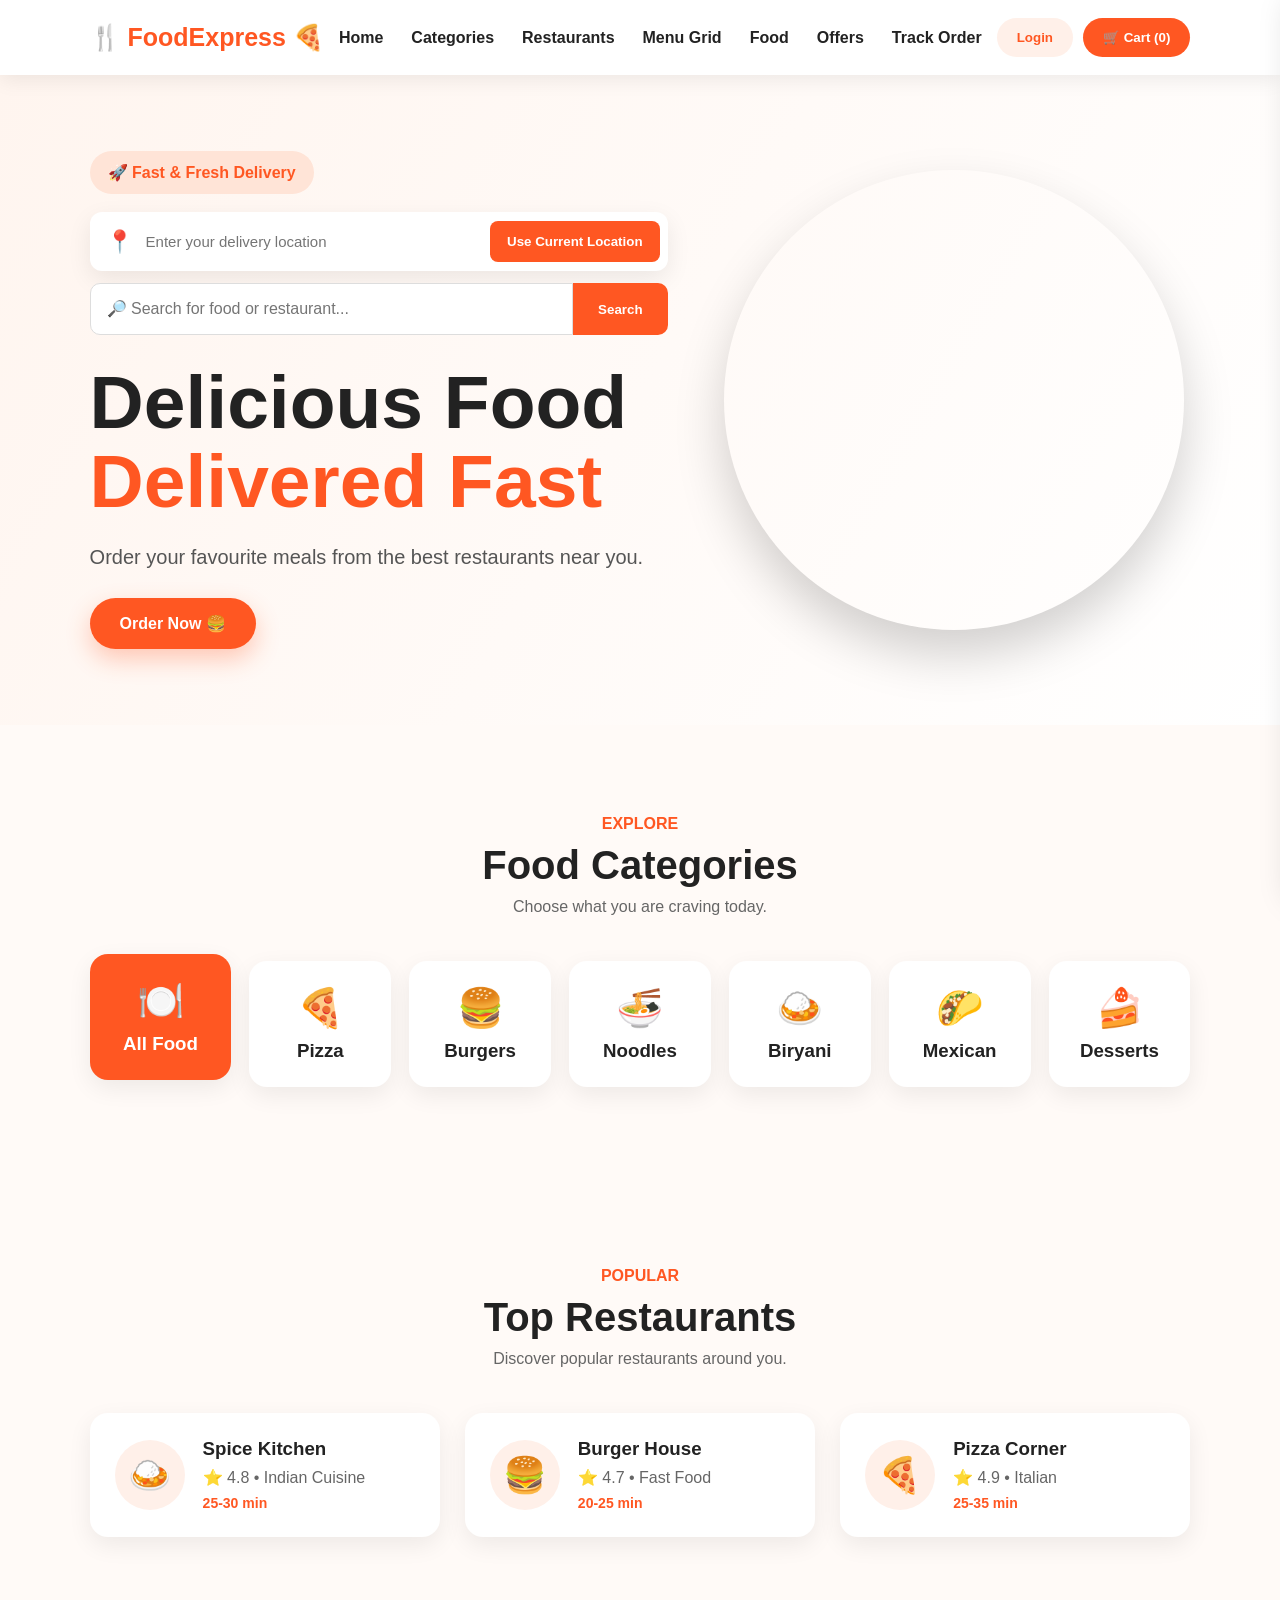
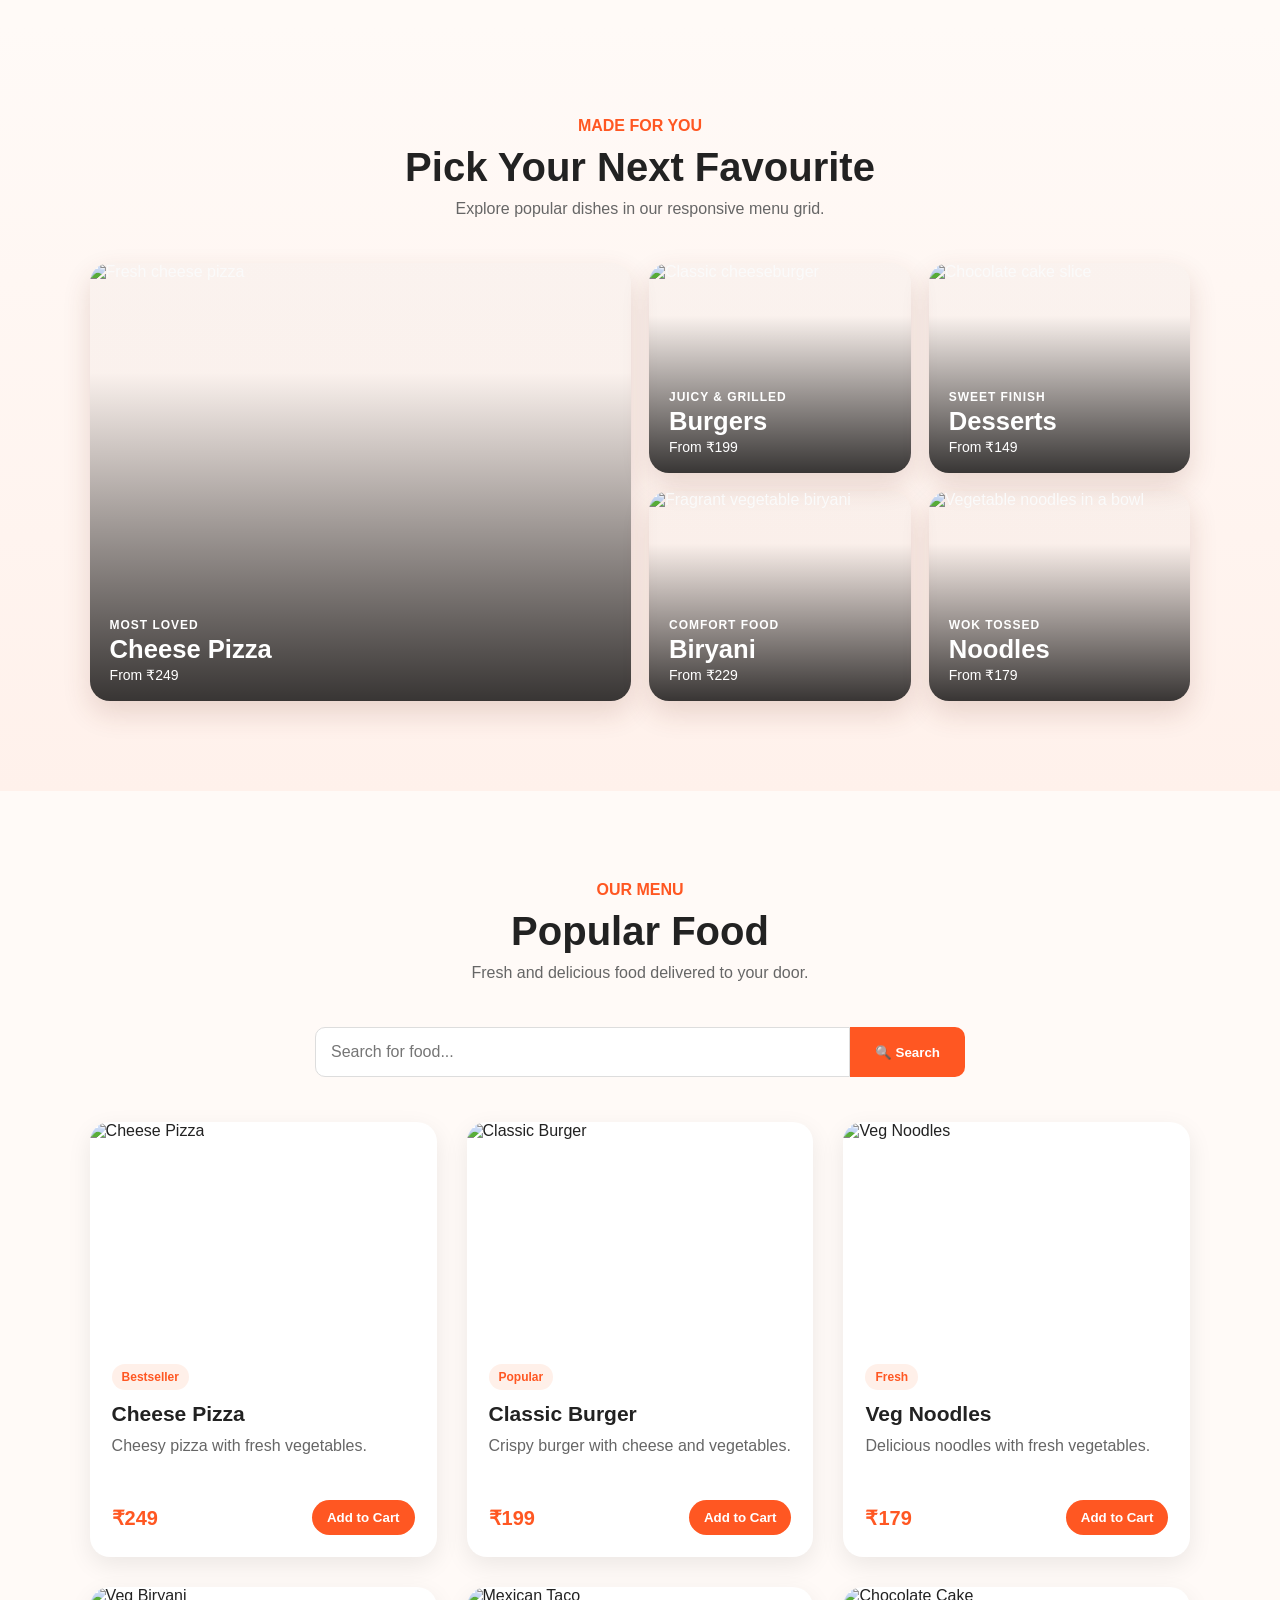
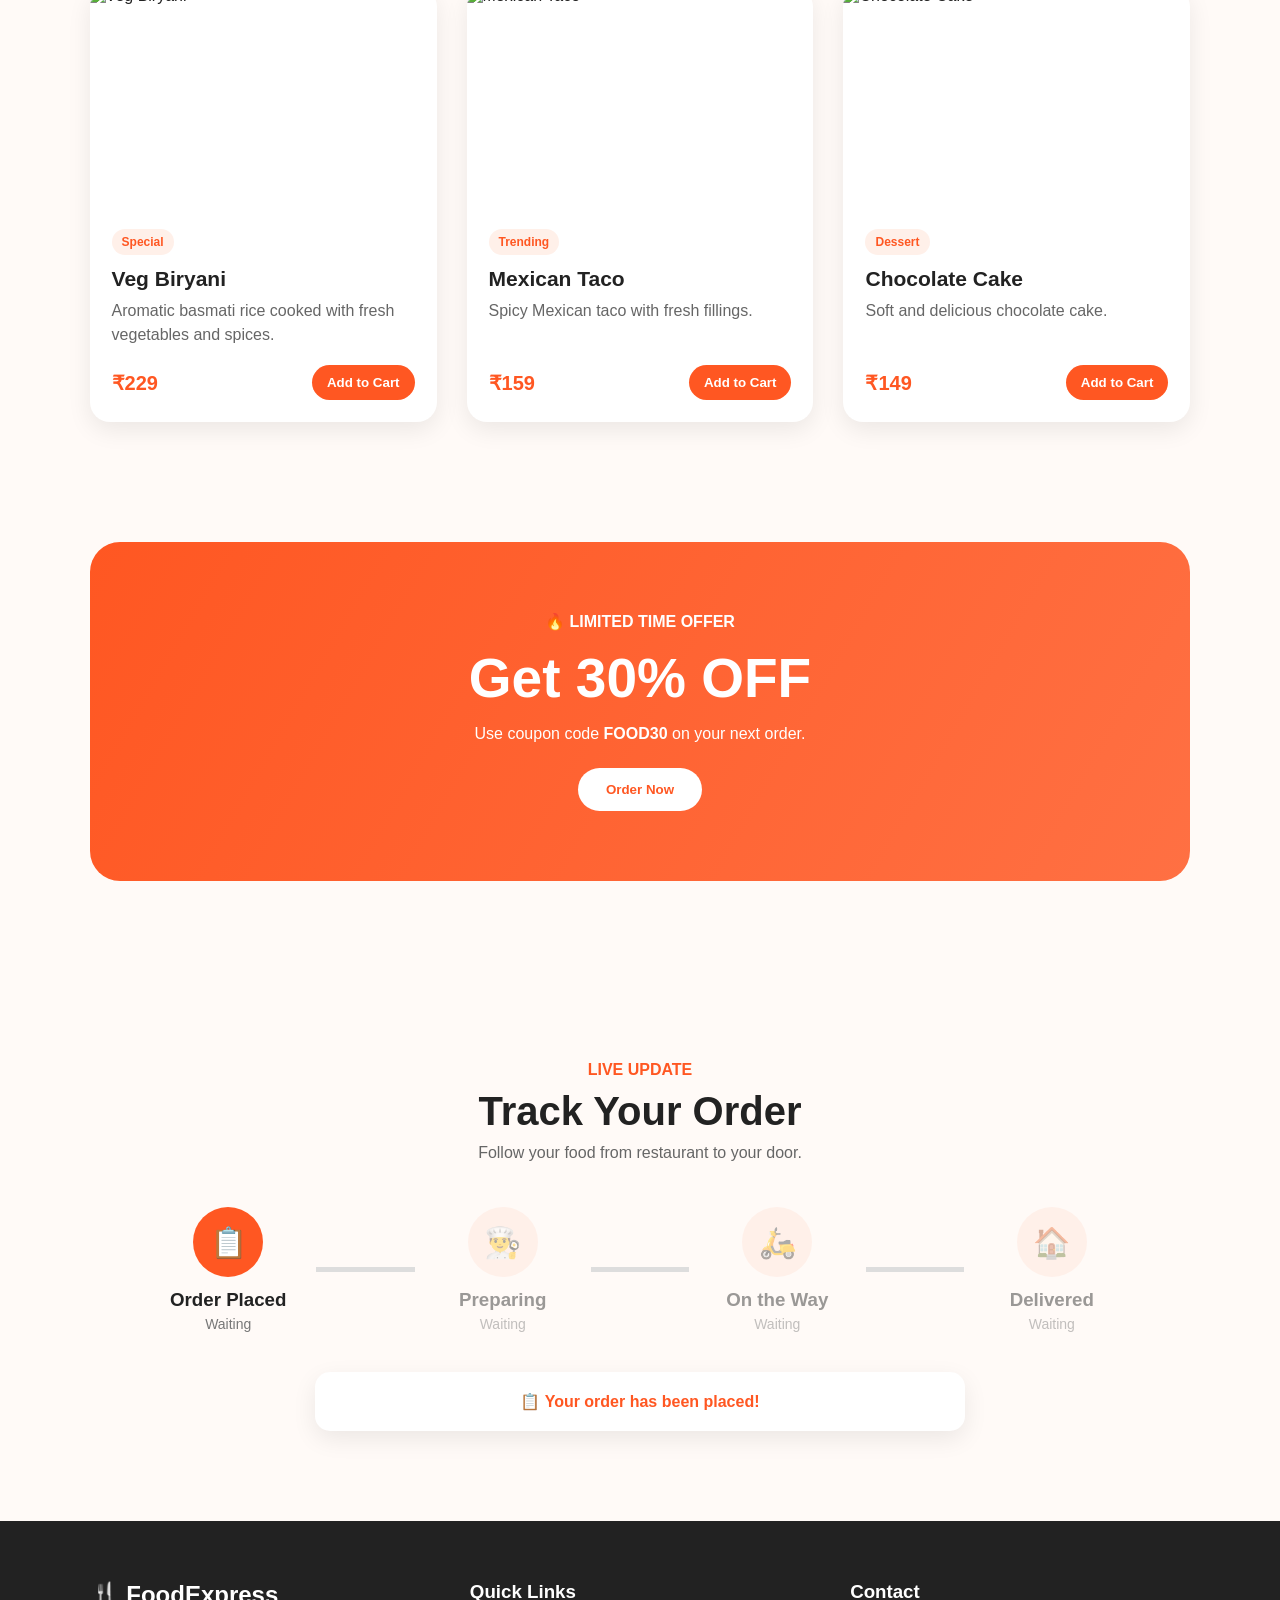
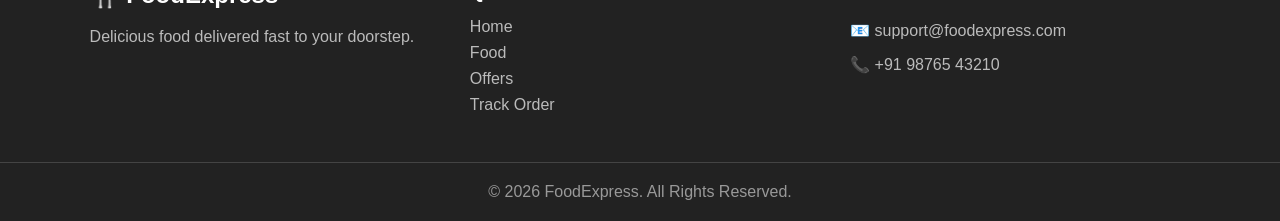
==== commit d60a52a1: "Add responsive featured menu grid" ====
--- a/index.html
+++ b/index.html
@@ -26,6 +26,7 @@
         <a href="#home">Home</a>
         <a href="#categories">Categories</a>
         <a href="#restaurants">Restaurants</a>
+        <a href="#menu-grid">Menu Grid</a>
         <a href="#products">Food</a>
         <a href="#offers">Offers</a>
         <a href="#tracking">Track Order</a>
@@ -244,6 +245,109 @@
             </div>
 
         </div>
+
+    </div>
+
+</section>
+
+
+<!-- ================= FEATURED MENU GRID ================= -->
+
+<section class="section featured-menu" id="menu-grid">
+
+    <div class="section-title">
+
+        <span>Made for you</span>
+
+        <h2>Pick Your Next Favourite</h2>
+
+        <p>
+            Explore popular dishes in our responsive menu grid.
+        </p>
+
+    </div>
+
+
+    <div class="dish-grid">
+
+        <a class="dish-tile dish-tile--pizza" href="#products">
+
+            <img
+                src="https://images.unsplash.com/photo-1565299624946-b28f40a0ae38?auto=format&fit=crop&w=1200&q=80"
+                alt="Fresh cheese pizza"
+            >
+
+            <span class="dish-tile__content">
+                <small>Most loved</small>
+                <strong>Cheese Pizza</strong>
+                <em>From ₹249</em>
+            </span>
+
+        </a>
+
+
+        <a class="dish-tile dish-tile--burger" href="#products">
+
+            <img
+                src="https://images.unsplash.com/photo-1568901346375-23c9450c58cd?auto=format&fit=crop&w=800&q=80"
+                alt="Classic cheeseburger"
+            >
+
+            <span class="dish-tile__content">
+                <small>Juicy &amp; grilled</small>
+                <strong>Burgers</strong>
+                <em>From ₹199</em>
+            </span>
+
+        </a>
+
+
+        <a class="dish-tile dish-tile--dessert" href="#products">
+
+            <img
+                src="https://images.unsplash.com/photo-1578985545062-69928b1d9587?auto=format&fit=crop&w=800&q=80"
+                alt="Chocolate cake slice"
+            >
+
+            <span class="dish-tile__content">
+                <small>Sweet finish</small>
+                <strong>Desserts</strong>
+                <em>From ₹149</em>
+            </span>
+
+        </a>
+
+
+        <a class="dish-tile dish-tile--biryani" href="#products">
+
+            <img
+                src="https://images.unsplash.com/photo-1589302168068-964664d93dc0?auto=format&fit=crop&w=800&q=80"
+                alt="Fragrant vegetable biryani"
+            >
+
+            <span class="dish-tile__content">
+                <small>Comfort food</small>
+                <strong>Biryani</strong>
+                <em>From ₹229</em>
+            </span>
+
+        </a>
+
+
+        <a class="dish-tile dish-tile--noodles" href="#products">
+
+            <img
+                src="https://images.unsplash.com/photo-1552611052-33e04de081de?auto=format&fit=crop&w=800&q=80"
+                alt="Vegetable noodles in a bowl"
+            >
+
+            <span class="dish-tile__content">
+                <small>Wok tossed</small>
+                <strong>Noodles</strong>
+                <em>From ₹179</em>
+            </span>
+
+        </a>
 
     </div>
 
--- a/style.css
+++ b/style.css
@@ -525,6 +525,134 @@
 
 
 /* =========================
+   FEATURED MENU GRID
+========================= */
+
+.featured-menu {
+    background: linear-gradient(180deg, #fffaf7 0%, #fff1eb 100%);
+}
+
+.dish-grid {
+    display: grid;
+
+    grid-template-columns: repeat(4, minmax(0, 1fr));
+    grid-template-rows: repeat(2, 210px);
+    grid-template-areas:
+        "pizza pizza burger dessert"
+        "pizza pizza biryani noodles";
+
+    gap: 18px;
+}
+
+.dish-tile {
+    position: relative;
+
+    display: block;
+
+    overflow: hidden;
+
+    min-height: 0;
+
+    border-radius: 20px;
+
+    color: white;
+
+    box-shadow: 0 12px 28px rgba(113, 49, 28, 0.16);
+
+    isolation: isolate;
+
+    transition: transform 0.3s ease, box-shadow 0.3s ease;
+}
+
+.dish-tile::after {
+    position: absolute;
+    inset: 0;
+    z-index: -1;
+
+    content: "";
+
+    background: linear-gradient(180deg, rgba(0, 0, 0, 0.02) 25%, rgba(0, 0, 0, 0.78) 100%);
+}
+
+.dish-tile:hover,
+.dish-tile:focus-visible {
+    transform: translateY(-6px);
+
+    box-shadow: 0 18px 34px rgba(113, 49, 28, 0.25);
+}
+
+.dish-tile:focus-visible {
+    outline: 3px solid #ff5722;
+    outline-offset: 4px;
+}
+
+.dish-tile img {
+    position: absolute;
+    inset: 0;
+    z-index: -2;
+
+    width: 100%;
+    height: 100%;
+
+    object-fit: cover;
+
+    transition: transform 0.4s ease;
+}
+
+.dish-tile:hover img,
+.dish-tile:focus-visible img {
+    transform: scale(1.07);
+}
+
+.dish-tile__content {
+    position: absolute;
+    right: 20px;
+    bottom: 18px;
+    left: 20px;
+
+    display: flex;
+    flex-direction: column;
+    gap: 3px;
+}
+
+.dish-tile__content small {
+    font-size: 12px;
+    font-weight: bold;
+    letter-spacing: 0.08em;
+    text-transform: uppercase;
+}
+
+.dish-tile__content strong {
+    font-size: clamp(21px, 2vw, 29px);
+}
+
+.dish-tile__content em {
+    font-size: 14px;
+    font-style: normal;
+}
+
+.dish-tile--pizza {
+    grid-area: pizza;
+}
+
+.dish-tile--burger {
+    grid-area: burger;
+}
+
+.dish-tile--dessert {
+    grid-area: dessert;
+}
+
+.dish-tile--biryani {
+    grid-area: biryani;
+}
+
+.dish-tile--noodles {
+    grid-area: noodles;
+}
+
+
+/* =========================
    SEARCH
 ========================= */
 
@@ -1304,6 +1432,15 @@
         height: 350px;
     }
 
+    .dish-grid {
+        grid-template-columns: repeat(2, minmax(0, 1fr));
+        grid-template-rows: 270px repeat(2, 190px);
+        grid-template-areas:
+            "pizza pizza"
+            "burger dessert"
+            "biryani noodles";
+    }
+
     .tracking-container {
         flex-direction: column;
 
@@ -1386,6 +1523,18 @@
         font-size: 32px;
     }
 
+    .dish-grid {
+        grid-template-columns: 1fr;
+        grid-template-rows: repeat(5, 210px);
+        grid-template-areas:
+            "pizza"
+            "burger"
+            "dessert"
+            "biryani"
+            "noodles";
+        gap: 14px;
+    }
+
     .offer-section {
         margin-left: 5%;
         margin-right: 5%;
@@ -1398,4 +1547,4 @@
     .cart-panel {
         width: 100%;
     }
-}+}
